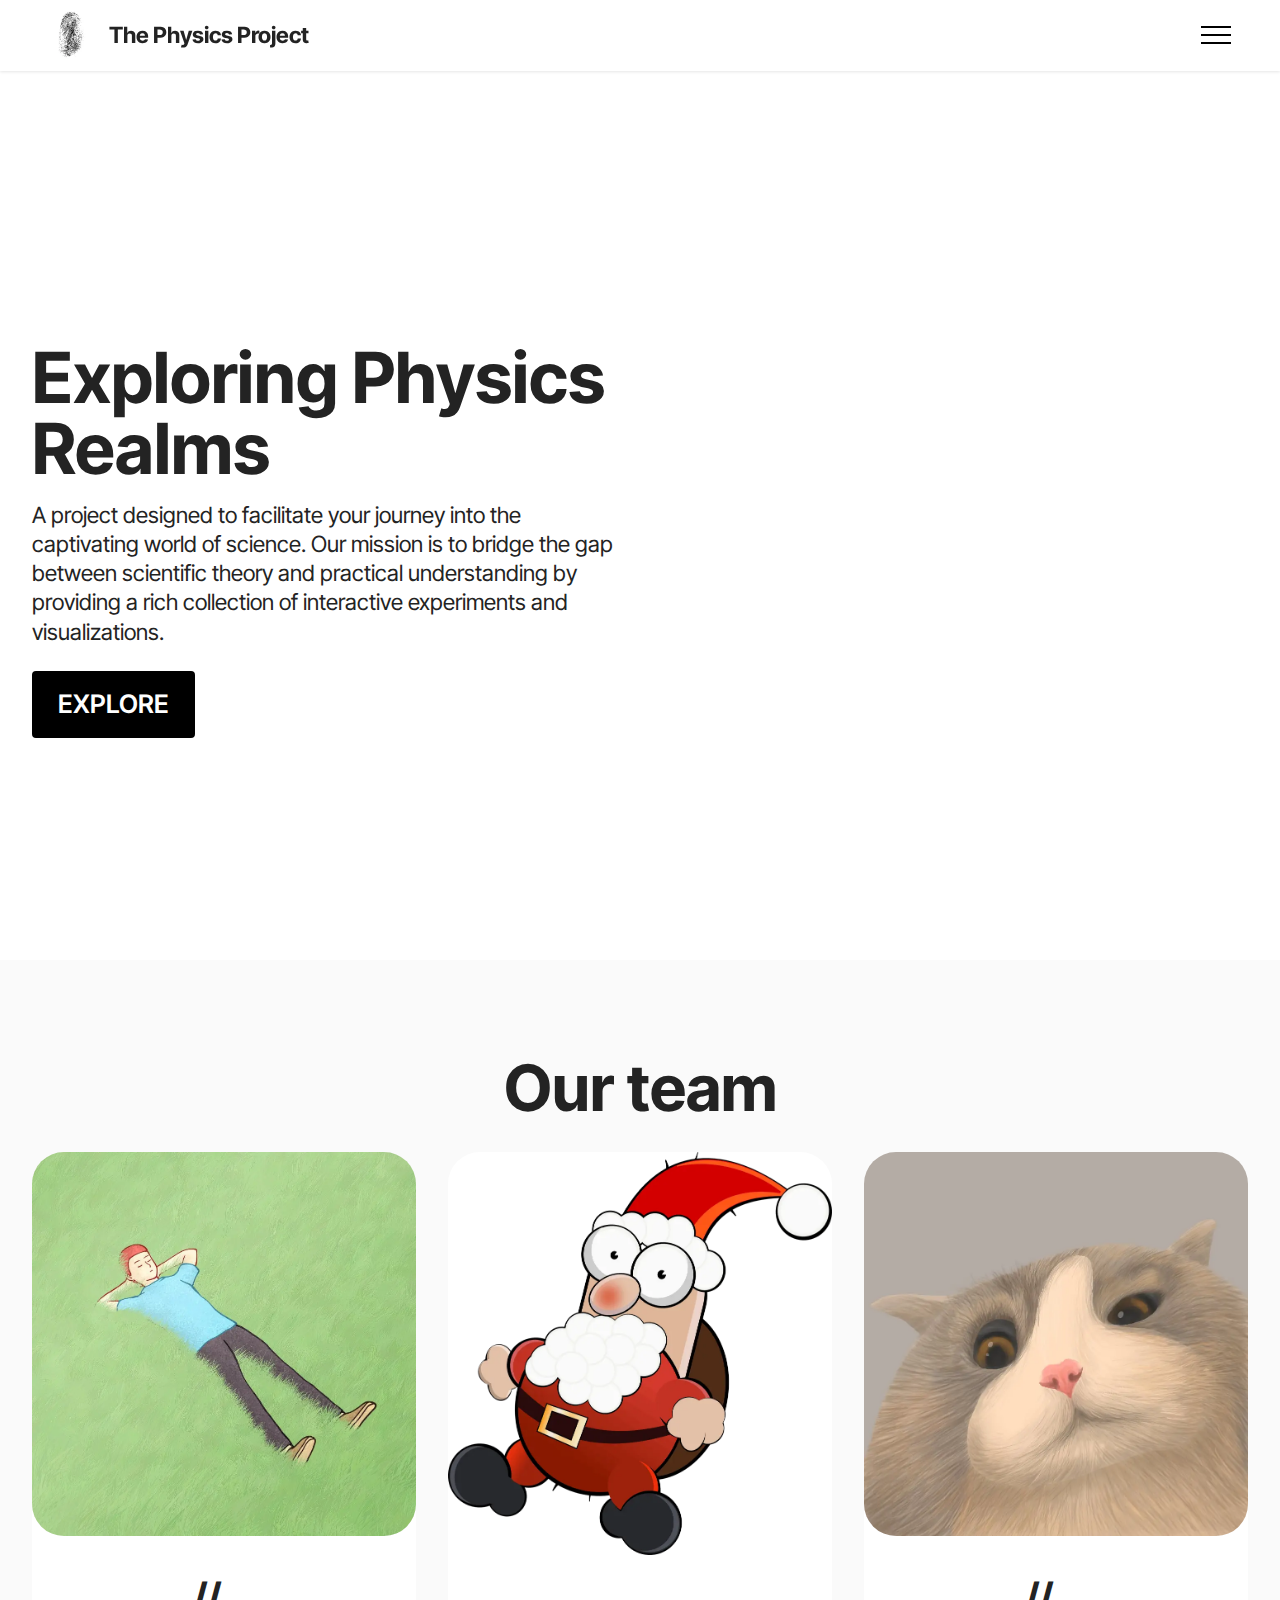
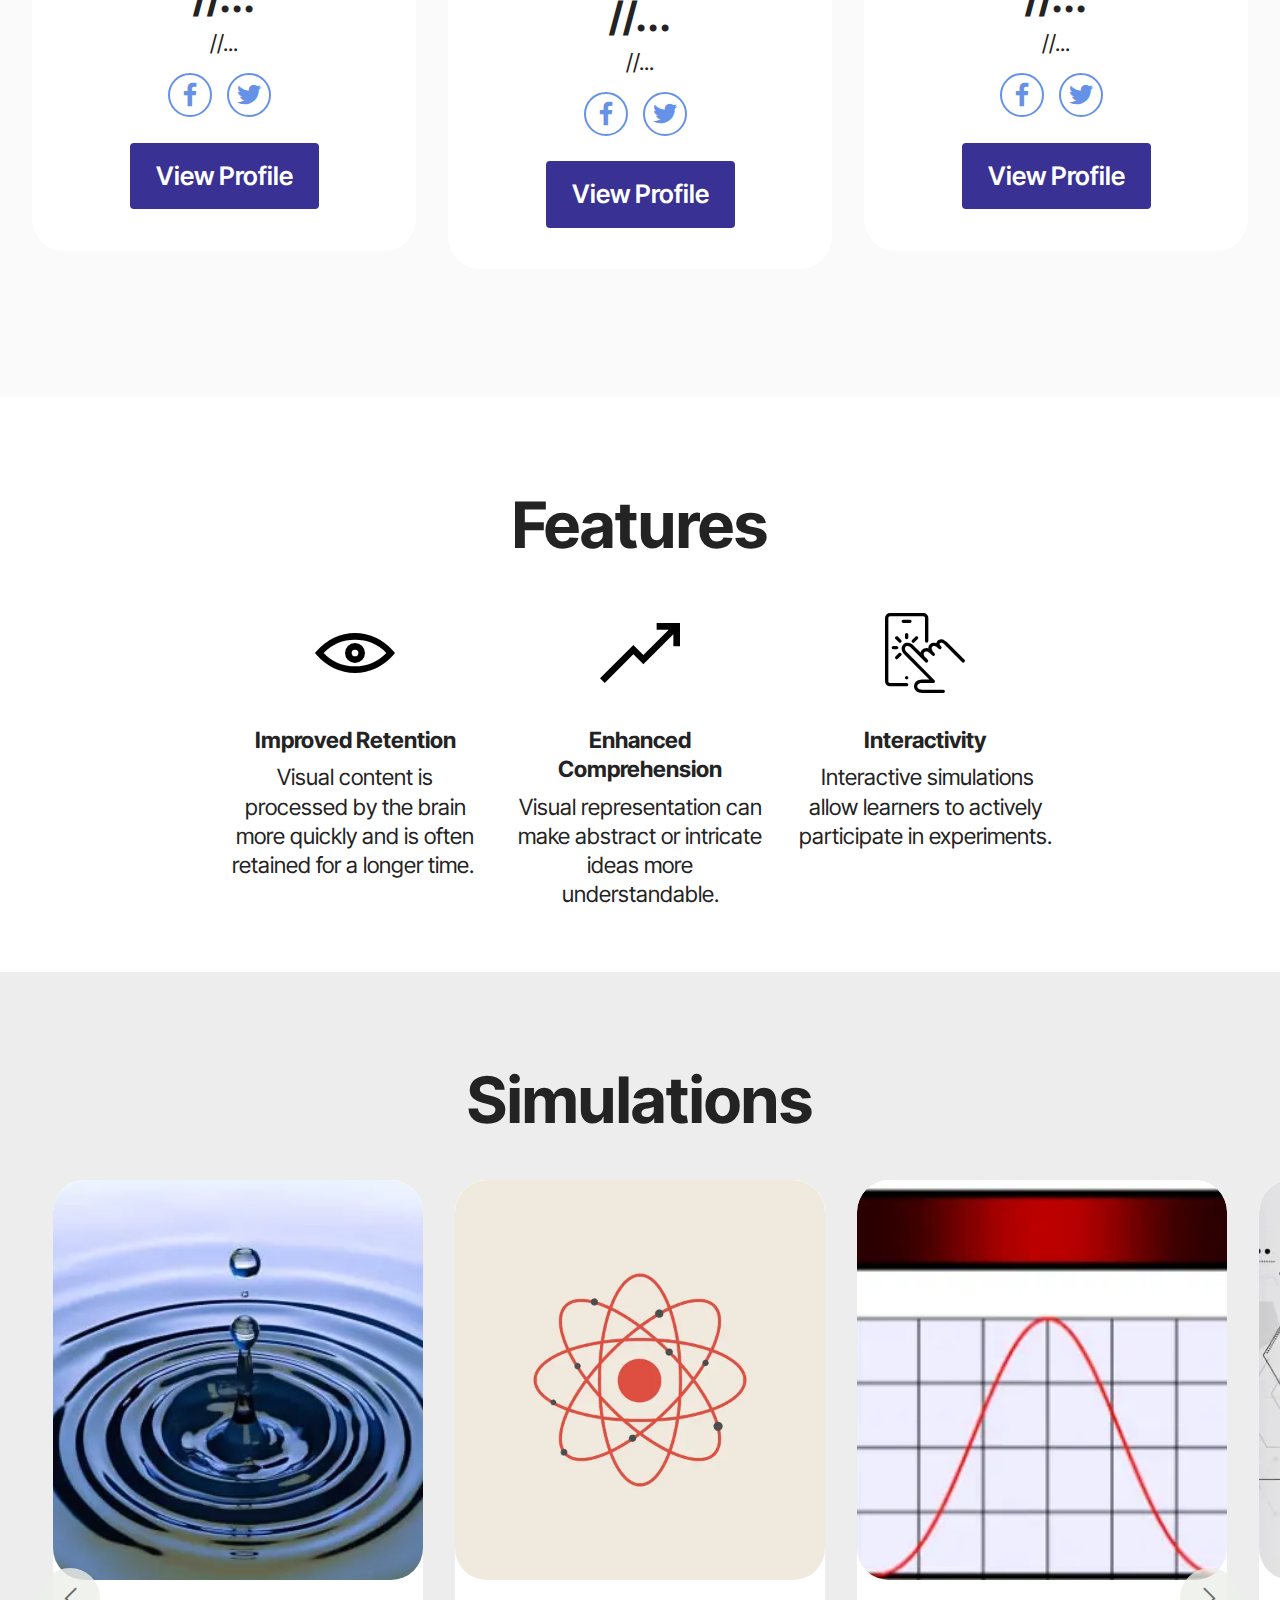
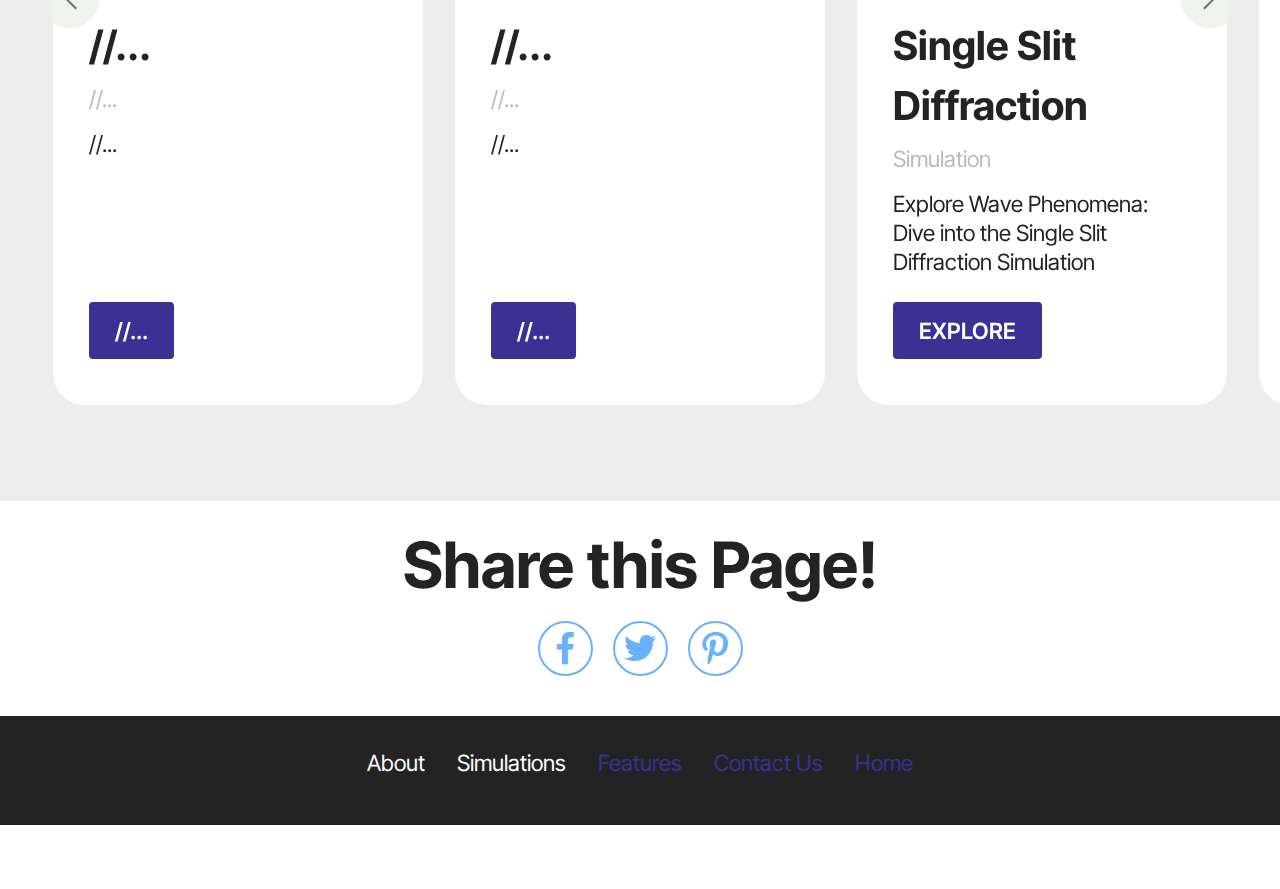
==== index.html @ b27cdeaa "Add files via upload" ====
<!DOCTYPE html>
<html  >
<head>
  <meta charset="UTF-8">
  <meta http-equiv="X-UA-Compatible" content="IE=edge">
  <meta name="generator" content="Mobirise v5.9.6, mobirise.com">
  <meta name="viewport" content="width=device-width, initial-scale=1, minimum-scale=1">
  <link rel="shortcut icon" href="assets/images/mbr-96x96.png" type="image/x-icon">
  <meta name="description" content="">
  
  
  <title>Home</title>
  <link rel="stylesheet" href="assets/web/assets/mobirise-icons2/mobirise2.css">
  <link rel="stylesheet" href="assets/web/assets/mobirise-icons/mobirise-icons.css">
  <link rel="stylesheet" href="assets/bootstrap/css/bootstrap.min.css">
  <link rel="stylesheet" href="assets/bootstrap/css/bootstrap-grid.min.css">
  <link rel="stylesheet" href="assets/bootstrap/css/bootstrap-reboot.min.css">
  <link rel="stylesheet" href="assets/animatecss/animate.css">
  <link rel="stylesheet" href="assets/dropdown/css/style.css">
  <link rel="stylesheet" href="assets/socicon/css/styles.css">
  <link rel="stylesheet" href="assets/theme/css/style.css">
  <link rel="preload" href="https://fonts.googleapis.com/css?family=Inter+Tight:100,200,300,400,500,600,700,800,900,100i,200i,300i,400i,500i,600i,700i,800i,900i&display=swap" as="style" onload="this.onload=null;this.rel='stylesheet'">
  <noscript><link rel="stylesheet" href="https://fonts.googleapis.com/css?family=Inter+Tight:100,200,300,400,500,600,700,800,900,100i,200i,300i,400i,500i,600i,700i,800i,900i&display=swap"></noscript>
  <link rel="preload" as="style" href="assets/mobirise/css/mbr-additional.css"><link rel="stylesheet" href="assets/mobirise/css/mbr-additional.css" type="text/css">

  
  
  
</head>
<body>
  
  <section data-bs-version="5.1" class="menu menu1 cid-tUUWO23OD8" once="menu" id="menu1-1d">
    

    <nav class="navbar navbar-dropdown navbar-fixed-top collapsed">
        <div class="container-fluid">
            <div class="navbar-brand">
                <span class="navbar-logo">
                    <a href="https://mobiri.se">
                        <img src="assets/images/mbr-96x96.webp" alt="Mobirise Website Builder" style="height: 3rem;">
                    </a>
                </span>
                <span class="navbar-caption-wrap"><a class="navbar-caption text-black display-7" href="https://mobiri.se">The Physics Project</a></span>
            </div>
            <button class="navbar-toggler" type="button" data-toggle="collapse" data-bs-toggle="collapse" data-target="#navbarSupportedContent" data-bs-target="#navbarSupportedContent" aria-controls="navbarNavAltMarkup" aria-expanded="false" aria-label="Toggle navigation">
                <div class="hamburger">
                    <span></span>
                    <span></span>
                    <span></span>
                    <span></span>
                </div>
            </button>
            <div class="collapse navbar-collapse" id="navbarSupportedContent">
                <ul class="navbar-nav nav-dropdown nav-right" data-app-modern-menu="true"><li class="nav-item"><a class="nav-link link text-black text-primary display-4" href="index.html#team1-1h">
                            About us</a></li>
                    <li class="nav-item"><a class="nav-link link text-black text-primary display-4" href="contact.html">Contact us</a></li>
                    <li class="nav-item"><a class="nav-link link text-black text-primary display-4" href="index.html">Home</a>
                    </li></ul>
                
                
            </div>
        </div>
    </nav>
</section>

<section data-bs-version="5.1" class="header2 cid-tUE4mhzqhI mbr-fullscreen" data-bg-video="https://vimeo.com/6529121" id="header2-9">

    

    <div class="mbr-fallback-image disabled"></div>
    <div class="mbr-overlay" style="opacity: 0.9; background-color: rgb(255, 255, 255);"></div>

    <div class="container-fluid">
        <div class="row">
            <div class="col-12 col-lg-6">
                <h1 class="mbr-section-title mbr-fonts-style mb-3 display-1"><br><strong>Exploring Physics Realms</strong><strong><br></strong></h1>
                
                <p class="mbr-text mbr-fonts-style display-7">A project designed to facilitate your journey into the captivating world of science. Our mission is to bridge the gap between scientific theory and practical understanding by providing a rich collection of interactive experiments and visualizations.</p>
                <div class="mbr-section-btn mt-3"><a class="btn btn-success display-4" href="index.html#features017-11">EXPLORE</a></div>
            </div>
        </div>
    </div>
</section>

<section data-bs-version="5.1" class="team1 cid-tUV478AGDc" id="team1-1h">
    

    
    
    <div class="container-fluid">
        <div class="row justify-content-center">
            <div class="col-12">
                <h3 class="mbr-section-title mbr-fonts-style align-center mb-4 display-2">
                    <strong>Our team</strong>
                </h3>
                
            </div>
            <div class="item features-image mb-4 col-12 col-md-4">
                <div class="item-wrapper">
                    <div class="image-wrap">
                        <img src="assets/images/mbr-929x929.webp" alt="">
                    </div>
                    <div class="content-wrap">
                        <h5 class="mbr-section-title card-title mbr-fonts-style align-center m-0 display-5"><strong>//...</strong></h5>
                        
                        <p class="card-text mbr-fonts-style align-center display-7">//...</p>
                        <div class="social-row display-7">
                            <div class="soc-item">
                                
                                    <span class="mbr-iconfont socicon-facebook socicon"></span>
                                
                            </div>
                            <div class="soc-item">
                                
                                    <span class="mbr-iconfont socicon-twitter socicon"></span>
                                
                            </div>
                            
                            
                            
                        </div>
                        <div class="mbr-section-btn card-btn align-center"><a class="btn btn-primary display-4">View
                                Profile</a></div>
                    </div>
                </div>
            </div>

            <div class="item features-image mb-4 col-12 col-md-4">
                <div class="item-wrapper">
                    <div class="image-wrap">
                        <img src="assets/images/mbr-929x974.webp" alt="">
                    </div>
                    <div class="content-wrap">
                        <h5 class="mbr-section-title card-title mbr-fonts-style align-center m-0 display-5"><strong>//...</strong></h5>
                        
                        <p class="card-text mbr-fonts-style align-center display-7">//...</p>
                        <div class="social-row display-7">
                            <div class="soc-item">
                                
                                    <span class="mbr-iconfont socicon-facebook socicon"></span>
                                
                            </div>
                            <div class="soc-item">
                                
                                    <span class="mbr-iconfont socicon-twitter socicon"></span>
                                
                            </div>
                            
                            
                            
                        </div>
                        <div class="mbr-section-btn card-btn align-center"><a class="btn btn-primary display-4">View
                                Profile</a></div>
                    </div>
                </div>
            </div>
            
            <div class="item features-image mb-4 col-12 col-md-4">
                <div class="item-wrapper">
                    <div class="image-wrap">
                        <img src="assets/images/mbr-1-929x929.webp" alt="Mobirise Website Builder">
                    </div>
                    <div class="content-wrap">
                        <h5 class="mbr-section-title card-title mbr-fonts-style align-center m-0 display-5"><strong>//...</strong></h5>
                        
                        <p class="card-text mbr-fonts-style align-center display-7">//...</p>
                        <div class="social-row display-7">
                            <div class="soc-item">
                                
                                    <span class="mbr-iconfont socicon-facebook socicon"></span>
                                
                            </div>
                            <div class="soc-item">
                                
                                    <span class="mbr-iconfont socicon-twitter socicon"></span>
                                
                            </div>
                            
                            
                            
                        </div>
                        <div class="mbr-section-btn card-btn align-center"><a class="btn btn-primary display-4">View
                                Profile</a></div>
                    </div>
                </div>
            </div>
        </div>
    </div>
</section>

<section data-bs-version="5.1" class="features25 cid-tUE6KLg9X0" id="features1-b">
    

    
    
    <div class="container">
        <div class="row mb-5">
            <div class="col-12">
                <h3 class="mbr-section-title mbr-fonts-style align-center mb-2 display-2">
                    <strong>Features</strong>
                </h3>
                
            </div>
        </div>
        <div class="row">
            
            
            <div class="item features-without-image mb-5 col-12 col-md-3 active">
                <div class="item-wrapper align-center">
                    <div class="card-box">
                        <div class="iconfont-wrapper">
                            <span class="mbr-iconfont mobi-mbri-preview mobi-mbri" style="color: rgb(0, 0, 0); fill: rgb(0, 0, 0);"></span>
                        </div>
                        <h5 class="card-title mbr-fonts-style display-7"><strong>Improved Retention</strong></h5>
                        <p class="card-text mbr-fonts-style mb-0 display-7">Visual content is processed by the brain more quickly and is often retained for a longer time.&nbsp;</p>
                    </div>
                </div>
            </div><div class="item features-without-image mb-5 col-12 col-md-3">
                <div class="item-wrapper align-center">
                    <div class="iconfont-wrapper">
                        <span class="mbr-iconfont mobi-mbri-growing-chart mobi-mbri" style="color: rgb(0, 0, 0); fill: rgb(0, 0, 0);"></span>
                    </div>
                    <h5 class="card-title mbr-fonts-style display-7"><strong>Enhanced Comprehension</strong></h5>
                    <p class="card-text mbr-fonts-style mb-0 display-7">Visual representation can make abstract or intricate ideas more understandable.</p>
                </div>
            </div><div class="item features-without-image mb-5 col-12 col-md-3">
                <div class="item-wrapper align-center">
                    <div class="iconfont-wrapper">
                        <span class="mbr-iconfont mbri-touch" style="color: rgb(0, 0, 0); fill: rgb(0, 0, 0);"></span>
                    </div>
                    <h5 class="card-title mbr-fonts-style display-7"><strong>Interactivity</strong></h5>
                    <p class="card-text mbr-fonts-style mb-0 display-7">&nbsp;Interactive simulations allow learners to actively participate in experiments.</p>
                </div>
            </div>
        </div>
    </div>
</section>

<section data-bs-version="5.1" class="features017 mbr-embla cid-tUOMpVnqG6" id="features017-11">
	
	
	<div class="position-relative">
		<div class="container-fluid">
			<div class="row justify-content-center">
				<div class="col-12 content-head">
					<div class="mbr-section-head mb-5">
						<h4 class="mbr-section-title mbr-fonts-style align-center mb-0 display-2"><strong>Simulations</strong></h4>
						
					</div>
				</div>
			</div>
		</div>

		<div class="embla" data-skip-snaps="true" data-align="center" data-contain-scroll="trimSnaps" data-loop="true" data-auto-play-interval="10" data-draggable="true">
			<div class="embla__viewport container-fluid">
				<div class="embla__container">
					<div class="embla__slide slider-image item active" style="margin-left: 1rem; margin-right: 1rem;">
						<div class="slide-content">
							<div class="item-img">
								<div class="item-wrapper">
									<img src="assets/images/mbr-600x600.webp" alt="Mobirise Website Builder" title="" data-slide-to="1" data-bs-slide-to="1">
								</div>
							</div>
							<div class="item-content">
								<h5 class="item-title mbr-fonts-style display-5"><strong>//...</strong></h5>
								<h6 class="item-subtitle mbr-fonts-style mt-1 display-7">//...</h6>
								<p class="mbr-text mbr-fonts-style mt-3 display-7">//...</p>
							</div>

							<div class="mbr-section-btn item-footer mt-2"><a href="" class="btn item-btn btn-primary display-7" target="_blank">//...</a></div>
						</div>
					</div>
					<div class="embla__slide slider-image item" style="margin-left: 1rem; margin-right: 1rem;">
						<div class="slide-content">
							<div class="item-img">
								<div class="item-wrapper">
									<img src="assets/images/download-600x377.webp" alt="Mobirise Website Builder" title="" data-slide-to="2" data-bs-slide-to="2">
								</div>
							</div>
							<div class="item-content">
								<h5 class="item-title mbr-fonts-style display-5"><strong>Single Slit Diffraction</strong></h5>
								<h6 class="item-subtitle mbr-fonts-style mt-1 display-7">Simulation<br></h6>
								<p class="mbr-text mbr-fonts-style mt-3 display-7">Explore Wave Phenomena: Dive into the Single Slit Diffraction Simulation</p>
							</div>
							<div class="mbr-section-btn item-footer mt-2"><a href="diffraction.singleslit.html" class="btn item-btn btn-primary display-7">EXPLORE</a></div>
						</div>
					</div>
					<div class="embla__slide slider-image item" style="margin-left: 1rem; margin-right: 1rem;">
						<div class="slide-content">
							<div class="item-img">
								<div class="item-wrapper">
									<img src="assets/images/mbr-600x423.webp" alt="Mobirise Website Builder" title="" data-slide-to="3" data-bs-slide-to="3">
								</div>
							</div>
							<div class="item-content">
								<h5 class="item-title mbr-fonts-style display-5"><strong>//...</strong></h5>
								<h6 class="item-subtitle mbr-fonts-style mt-1 display-7">//...</h6>
								<p class="mbr-text mbr-fonts-style mt-3 display-7">//...</p>
							</div>
							<div class="mbr-section-btn item-footer mt-2"><a href="" class="btn item-btn btn-primary display-7" target="_blank">//...</a></div>
						</div>
					</div>
					<div class="embla__slide slider-image item" style="margin-left: 1rem; margin-right: 1rem;">
						<div class="slide-content">
							<div class="item-img">
								<div class="item-wrapper">
									<img src="assets/images/mbr-1200x600.webp" alt="Mobirise Website Builder" title="" data-slide-to="4" data-bs-slide-to="4">
								</div>
							</div>
							<div class="item-content">
								<h5 class="item-title mbr-fonts-style display-5"><strong>//...</strong></h5>
								<h6 class="item-subtitle mbr-fonts-style mt-1 display-7">//...</h6>
								<p class="mbr-text mbr-fonts-style mt-3 display-7">//...</p>
							</div>
							<div class="mbr-section-btn item-footer mt-2"><a href="" class="btn item-btn btn-primary display-7" target="_blank">//...</a></div>
						</div>
					</div>
					
					
					<div class="embla__slide slider-image item" style="margin-left: 1rem; margin-right: 1rem;">
						<div class="slide-content">
							<div class="item-img">
								<div class="item-wrapper">
									<img src="assets/images/mbr-600x320.webp" alt="Mobirise Website Builder" title="" data-slide-to="7" data-bs-slide-to="7">
								</div>
							</div>
							<div class="item-content">
								<h5 class="item-title mbr-fonts-style display-5"><strong>//...</strong></h5>
								<h6 class="item-subtitle mbr-fonts-style mt-1 display-7">//...</h6>
								<p class="mbr-text mbr-fonts-style mt-3 display-7">//...</p>
							</div>
							<div class="mbr-section-btn item-footer mt-2"><a href="" class="btn item-btn btn-primary display-7" target="_blank">//...</a></div>
						</div>
					</div>
				</div>
			</div>
			<button class="embla__button embla__button--prev">
				<span class="mobi-mbri mobi-mbri-arrow-prev mbr-iconfont" aria-hidden="true"></span>
				<span class="sr-only visually-hidden visually-hidden visually-hidden">Previous</span>
			</button>
			<button class="embla__button embla__button--next">
				<span class="mobi-mbri mobi-mbri-arrow-next mbr-iconfont" aria-hidden="true"></span>
				<span class="sr-only visually-hidden visually-hidden visually-hidden">Next</span>
			</button>
		</div>
	</div>
</section>

<section data-bs-version="5.1" class="social2 cid-tUV4bviafM" id="share2-1i">
    
     
    
    
    

    <div class="container">
        <div class="media-container-row">
            <div class="col-12">
                <h3 class="mbr-section-title align-center mb-3 mbr-fonts-style display-2">
                    <strong>Share this Page!</strong>
                </h3>
                <div>
                    <div class="mbr-social-likes align-center" data-counters="false">
                        <span class="btn btn-social facebook m-2">
                            <i class="socicon socicon-facebook"></i>
                        </span>
                        <span class="btn btn-social twitter m-2">
                            <i class="socicon socicon-twitter"></i>
                        </span>
                        
                        
                        <span class="btn btn-social pinterest m-2">
                            <i class="socicon socicon-pinterest"></i>
                        </span>
                        
                    </div>
                </div>
            </div>
        </div>
    </div>
</section>

<section data-bs-version="5.1" class="footer3 cid-tUV2DwPUMu" once="footers" id="footer3-1g">

    

    

    <div class="container-fluid">
        <div class="media-container-row align-center mbr-white">
            <div class="row row-links">
                <ul class="foot-menu">
                    
                    
                    
                    
                    
                <li class="foot-menu-item mbr-fonts-style display-7"><a class="text-white text-primary" href="index.html#team1-1h">About</a></li><li class="foot-menu-item mbr-fonts-style display-7">Simulations</li><li class="foot-menu-item mbr-fonts-style display-7"><a href="index.html#features017-11" class="text-primary">Features</a></li><li class="foot-menu-item mbr-fonts-style display-7"><a href="contact.html#contacts3-1l" class="text-primary">Contact Us</a></li><li class="foot-menu-item mbr-fonts-style display-7"><a href="index.html#top" class="text-primary">Home</a></li></ul>
            </div>
            
            <div class="row row-copirayt">
                <p class="mbr-text mb-0 mbr-fonts-style mbr-white align-center display-7"></p>
            </div>
        </div>
    </div>
</section><section class="display-7" style="padding: 0;align-items: center;justify-content: center;flex-wrap: wrap;    align-content: center;display: flex;position: relative;height: 4rem;"><img alt="" style="height: 4rem;" src="[data-uri]"></a><p style="margin: 0;text-align: center;" class="display-7">&#8204;</p>
</section>
<script src="assets/bootstrap/js/bootstrap.bundle.min.js"></script>  <script src="assets/smoothscroll/smooth-scroll.js"></script>  <script src="assets/ytplayer/index.js"></script>  <script src="assets/dropdown/js/navbar-dropdown.js"></script>  <script src="assets/vimeoplayer/player.js"></script>  <script src="assets/embla/embla.min.js"></script>  <script src="assets/embla/script.js"></script>  <script src="assets/sociallikes/social-likes.js"></script>  <script src="assets/theme/js/script.js"></script>  
  
  
  </body>
</html>
---- assets/web/assets/mobirise-icons2/mobirise2.css ----
@font-face {
  font-family: 'Moririse2';
  font-display: swap;
  src:  url('mobirise2.eot?f2bix4');
  src:  url('mobirise2.eot?f2bix4#iefix') format('embedded-opentype'),
    url('mobirise2.ttf?f2bix4') format('truetype'),
    url('mobirise2.woff?f2bix4') format('woff'),
    url('mobirise2.svg?f2bix4#mobirise2') format('svg');
  font-weight: normal;
  font-style: normal;
}

[class^="mobi-"], [class*=" mobi-"] {
  /* use !important to prevent issues with browser extensions that change fonts */
  font-family: 'Moririse2' !important;
  speak: none;
  font-style: normal;
  font-weight: normal;
  font-variant: normal;
  text-transform: none;
  line-height: 1;

  /* Better Font Rendering =========== */
  -webkit-font-smoothing: antialiased;
  -moz-osx-font-smoothing: grayscale;
}

.mobi-mbri-add-submenu:before {
  content: "\e900";
}
.mobi-mbri-alert:before {
  content: "\e901";
}
.mobi-mbri-align-center:before {
  content: "\e902";
}
.mobi-mbri-align-justify:before {
  content: "\e903";
}
.mobi-mbri-align-left:before {
  content: "\e904";
}
.mobi-mbri-align-right:before {
  content: "\e905";
}
.mobi-mbri-android:before {
  content: "\e906";
}
.mobi-mbri-apple:before {
  content: "\e907";
}
.mobi-mbri-arrow-down:before {
  content: "\e908";
}
.mobi-mbri-arrow-next:before {
  content: "\e909";
}
.mobi-mbri-arrow-prev:before {
  content: "\e90a";
}
.mobi-mbri-arrow-up:before {
  content: "\e90b";
}
.mobi-mbri-bold:before {
  content: "\e90c";
}
.mobi-mbri-bookmark:before {
  content: "\e90d";
}
.mobi-mbri-bootstrap:before {
  content: "\e90e";
}
.mobi-mbri-briefcase:before {
  content: "\e90f";
}
.mobi-mbri-browse:before {
  content: "\e910";
}
.mobi-mbri-bulleted-list:before {
  content: "\e911";
}
.mobi-mbri-calendar:before {
  content: "\e912";
}
.mobi-mbri-camera:before {
  content: "\e913";
}
.mobi-mbri-cart-add:before {
  content: "\e914";
}
.mobi-mbri-cart-full:before {
  content: "\e915";
}
.mobi-mbri-cash:before {
  content: "\e916";
}
.mobi-mbri-change-style:before {
  content: "\e917";
}
.mobi-mbri-chat:before {
  content: "\e918";
}
.mobi-mbri-clock:before {
  content: "\e919";
}
.mobi-mbri-close:before {
  content: "\e91a";
}
.mobi-mbri-cloud:before {
  content: "\e91b";
}
.mobi-mbri-code:before {
  content: "\e91c";
}
.mobi-mbri-contact-form:before {
  content: "\e91d";
}
.mobi-mbri-credit-card:before {
  content: "\e91e";
}
.mobi-mbri-cursor-click:before {
  content: "\e91f";
}
.mobi-mbri-cust-feedback:before {
  content: "\e920";
}
.mobi-mbri-database:before {
  content: "\e921";
}
.mobi-mbri-delivery:before {
  content: "\e922";
}
.mobi-mbri-desktop:before {
  content: "\e923";
}
.mobi-mbri-devices:before {
  content: "\e924";
}
.mobi-mbri-down:before {
  content: "\e925";
}
.mobi-mbri-download-2:before {
  content: "\e926";
}
.mobi-mbri-download:before {
  content: "\e927";
}
.mobi-mbri-drag-n-drop-2:before {
  content: "\e928";
}
.mobi-mbri-drag-n-drop:before {
  content: "\e929";
}
.mobi-mbri-edit-2:before {
  content: "\e92a";
}
.mobi-mbri-edit:before {
  content: "\e92b";
}
.mobi-mbri-error:before {
  content: "\e92c";
}
.mobi-mbri-extension:before {
  content: "\e92d";
}
.mobi-mbri-features:before {
  content: "\e92e";
}
.mobi-mbri-file:before {
  content: "\e92f";
}
.mobi-mbri-flag:before {
  content: "\e930";
}
.mobi-mbri-folder:before {
  content: "\e931";
}
.mobi-mbri-gift:before {
  content: "\e932";
}
.mobi-mbri-github:before {
  content: "\e933";
}
.mobi-mbri-globe-2:before {
  content: "\e934";
}
.mobi-mbri-globe:before {
  content: "\e935";
}
.mobi-mbri-growing-chart:before {
  content: "\e936";
}
.mobi-mbri-hearth:before {
  content: "\e937";
}
.mobi-mbri-help:before {
  content: "\e938";
}
.mobi-mbri-home:before {
  content: "\e939";
}
.mobi-mbri-hot-cup:before {
  content: "\e93a";
}
.mobi-mbri-idea:before {
  content: "\e93b";
}
.mobi-mbri-image-gallery:before {
  content: "\e93c";
}
.mobi-mbri-image-slider:before {
  content: "\e93d";
}
.mobi-mbri-info:before {
  content: "\e93e";
}
.mobi-mbri-italic:before {
  content: "\e93f";
}
.mobi-mbri-key:before {
  content: "\e940";
}
.mobi-mbri-laptop:before {
  content: "\e941";
}
.mobi-mbri-layers:before {
  content: "\e942";
}
.mobi-mbri-left-right:before {
  content: "\e943";
}
.mobi-mbri-left:before {
  content: "\e944";
}
.mobi-mbri-letter:before {
  content: "\e945";
}
.mobi-mbri-like:before {
  content: "\e946";
}
.mobi-mbri-link:before {
  content: "\e947";
}
.mobi-mbri-lock:before {
  content: "\e948";
}
.mobi-mbri-login:before {
  content: "\e949";
}
.mobi-mbri-logout:before {
  content: "\e94a";
}
.mobi-mbri-magic-stick:before {
  content: "\e94b";
}
.mobi-mbri-map-pin:before {
  content: "\e94c";
}
.mobi-mbri-menu:before {
  content: "\e94d";
}
.mobi-mbri-mobile-2:before {
  content: "\e94e";
}
.mobi-mbri-mobile-horizontal:before {
  content: "\e94f";
}
.mobi-mbri-mobile:before {
  content: "\e950";
}
.mobi-mbri-mobirise:before {
  content: "\e951";
}
.mobi-mbri-more-horizontal:before {
  content: "\e952";
}
.mobi-mbri-more-vertical:before {
  content: "\e953";
}
.mobi-mbri-music:before {
  content: "\e954";
}
.mobi-mbri-new-file:before {
  content: "\e955";
}
.mobi-mbri-numbered-list:before {
  content: "\e956";
}
.mobi-mbri-opened-folder:before {
  content: "\e957";
}
.mobi-mbri-pages:before {
  content: "\e958";
}
.mobi-mbri-paper-plane:before {
  content: "\e959";
}
.mobi-mbri-paperclip:before {
  content: "\e95a";
}
.mobi-mbri-phone:before {
  content: "\e95b";
}
.mobi-mbri-photo:before {
  content: "\e95c";
}
.mobi-mbri-photos:before {
  content: "\e95d";
}
.mobi-mbri-pin:before {
  content: "\e95e";
}
.mobi-mbri-play:before {
  content: "\e95f";
}
.mobi-mbri-plus:before {
  content: "\e960";
}
.mobi-mbri-preview:before {
  content: "\e961";
}
.mobi-mbri-print:before {
  content: "\e962";
}
.mobi-mbri-protect:before {
  content: "\e963";
}
.mobi-mbri-question:before {
  content: "\e964";
}
.mobi-mbri-quote-left:before {
  content: "\e965";
}
.mobi-mbri-quote-right:before {
  content: "\e966";
}
.mobi-mbri-redo:before {
  content: "\e967";
}
.mobi-mbri-refresh:before {
  content: "\e968";
}
.mobi-mbri-responsive-2:before {
  content: "\e969";
}
.mobi-mbri-responsive:before {
  content: "\e96a";
}
.mobi-mbri-right:before {
  content: "\e96b";
}
.mobi-mbri-rocket:before {
  content: "\e96c";
}
.mobi-mbri-sad-face:before {
  content: "\e96d";
}
.mobi-mbri-sale:before {
  content: "\e96e";
}
.mobi-mbri-save:before {
  content: "\e96f";
}
.mobi-mbri-search:before {
  content: "\e970";
}
.mobi-mbri-setting-2:before {
  content: "\e971";
}
.mobi-mbri-setting-3:before {
  content: "\e972";
}
.mobi-mbri-setting:before {
  content: "\e973";
}
.mobi-mbri-share:before {
  content: "\e974";
}
.mobi-mbri-shopping-bag:before {
  content: "\e975";
}
.mobi-mbri-shopping-basket:before {
  content: "\e976";
}
.mobi-mbri-shopping-cart:before {
  content: "\e977";
}
.mobi-mbri-sites:before {
  content: "\e978";
}
.mobi-mbri-smile-face:before {
  content: "\e979";
}
.mobi-mbri-speed:before {
  content: "\e97a";
}
.mobi-mbri-star:before {
  content: "\e97b";
}
.mobi-mbri-success:before {
  content: "\e97c";
}
.mobi-mbri-sun:before {
  content: "\e97d";
}
.mobi-mbri-sun2:before {
  content: "\e97e";
}
.mobi-mbri-tablet-vertical:before {
  content: "\e97f";
}
.mobi-mbri-tablet:before {
  content: "\e980";
}
.mobi-mbri-target:before {
  content: "\e981";
}
.mobi-mbri-timer:before {
  content: "\e982";
}
.mobi-mbri-to-ftp:before {
  content: "\e983";
}
.mobi-mbri-to-local-drive:before {
  content: "\e984";
}
.mobi-mbri-touch-swipe:before {
  content: "\e985";
}
.mobi-mbri-touch:before {
  content: "\e986";
}
.mobi-mbri-trash:before {
  content: "\e987";
}
.mobi-mbri-underline:before {
  content: "\e988";
}
.mobi-mbri-undo:before {
  content: "\e989";
}
.mobi-mbri-unlink:before {
  content: "\e98a";
}
.mobi-mbri-unlock:before {
  content: "\e98b";
}
.mobi-mbri-up-down:before {
  content: "\e98c";
}
.mobi-mbri-up:before {
  content: "\e98d";
}
.mobi-mbri-update:before {
  content: "\e98e";
}
.mobi-mbri-upload-2:before {
  content: "\e98f";
}
.mobi-mbri-upload:before {
  content: "\e990";
}
.mobi-mbri-user-2:before {
  content: "\e991";
}
.mobi-mbri-user:before {
  content: "\e992";
}
.mobi-mbri-users:before {
  content: "\e993";
}
.mobi-mbri-video-play:before {
  content: "\e994";
}
.mobi-mbri-video:before {
  content: "\e995";
}
.mobi-mbri-watch:before {
  content: "\e996";
}
.mobi-mbri-website-theme-2:before {
  content: "\e997";
}
.mobi-mbri-website-theme:before {
  content: "\e998";
}
.mobi-mbri-wifi:before {
  content: "\e999";
}
.mobi-mbri-windows:before {
  content: "\e99a";
}
.mobi-mbri-zoom-in:before {
  content: "\e99b";
}
.mobi-mbri-zoom-out:before {
  content: "\e99c";
}
---- assets/web/assets/mobirise-icons/mobirise-icons.css ----
@font-face {
  font-family: 'MobiriseIcons';
  src:  url('mobirise-icons.eot?spat4u');
  src:  url('mobirise-icons.eot?spat4u#iefix') format('embedded-opentype'),
    url('mobirise-icons.ttf?spat4u') format('truetype'),
    url('mobirise-icons.woff?spat4u') format('woff'),
    url('mobirise-icons.svg?spat4u#MobiriseIcons') format('svg');
  font-weight: normal;
  font-style: normal;
  font-display: swap;
}

[class^="mbri-"], [class*=" mbri-"] {
  /* use !important to prevent issues with browser extensions that change fonts */
  font-family: MobiriseIcons !important;
  speak: none;
  font-style: normal;
  font-weight: normal;
  font-variant: normal;
  text-transform: none;
  line-height: 1;

  /* Better Font Rendering =========== */
  -webkit-font-smoothing: antialiased;
  -moz-osx-font-smoothing: grayscale;
}

.mbri-add-submenu:before {
  content: "\e900";
}
.mbri-alert:before {
  content: "\e901";
}
.mbri-align-center:before {
  content: "\e902";
}
.mbri-align-justify:before {
  content: "\e903";
}
.mbri-align-left:before {
  content: "\e904";
}
.mbri-align-right:before {
  content: "\e905";
}
.mbri-android:before {
  content: "\e906";
}
.mbri-apple:before {
  content: "\e907";
}
.mbri-arrow-down:before {
  content: "\e908";
}
.mbri-arrow-next:before {
  content: "\e909";
}
.mbri-arrow-prev:before {
  content: "\e90a";
}
.mbri-arrow-up:before {
  content: "\e90b";
}
.mbri-bold:before {
  content: "\e90c";
}
.mbri-bookmark:before {
  content: "\e90d";
}
.mbri-bootstrap:before {
  content: "\e90e";
}
.mbri-briefcase:before {
  content: "\e90f";
}
.mbri-browse:before {
  content: "\e910";
}
.mbri-bulleted-list:before {
  content: "\e911";
}
.mbri-calendar:before {
  content: "\e912";
}
.mbri-camera:before {
  content: "\e913";
}
.mbri-cart-add:before {
  content: "\e914";
}
.mbri-cart-full:before {
  content: "\e915";
}
.mbri-cash:before {
  content: "\e916";
}
.mbri-change-style:before {
  content: "\e917";
}
.mbri-chat:before {
  content: "\e918";
}
.mbri-clock:before {
  content: "\e919";
}
.mbri-close:before {
  content: "\e91a";
}
.mbri-cloud:before {
  content: "\e91b";
}
.mbri-code:before {
  content: "\e91c";
}
.mbri-contact-form:before {
  content: "\e91d";
}
.mbri-credit-card:before {
  content: "\e91e";
}
.mbri-cursor-click:before {
  content: "\e91f";
}
.mbri-cust-feedback:before {
  content: "\e920";
}
.mbri-database:before {
  content: "\e921";
}
.mbri-delivery:before {
  content: "\e922";
}
.mbri-desktop:before {
  content: "\e923";
}
.mbri-devices:before {
  content: "\e924";
}
.mbri-down:before {
  content: "\e925";
}
.mbri-download:before {
  content: "\e989";
}
.mbri-drag-n-drop:before {
  content: "\e927";
}
.mbri-drag-n-drop2:before {
  content: "\e928";
}
.mbri-edit:before {
  content: "\e929";
}
.mbri-edit2:before {
  content: "\e92a";
}
.mbri-error:before {
  content: "\e92b";
}
.mbri-extension:before {
  content: "\e92c";
}
.mbri-features:before {
  content: "\e92d";
}
.mbri-file:before {
  content: "\e92e";
}
.mbri-flag:before {
  content: "\e92f";
}
.mbri-folder:before {
  content: "\e930";
}
.mbri-gift:before {
  content: "\e931";
}
.mbri-github:before {
  content: "\e932";
}
.mbri-globe:before {
  content: "\e933";
}
.mbri-globe-2:before {
  content: "\e934";
}
.mbri-growing-chart:before {
  content: "\e935";
}
.mbri-hearth:before {
  content: "\e936";
}
.mbri-help:before {
  content: "\e937";
}
.mbri-home:before {
  content: "\e938";
}
.mbri-hot-cup:before {
  content: "\e939";
}
.mbri-idea:before {
  content: "\e93a";
}
.mbri-image-gallery:before {
  content: "\e93b";
}
.mbri-image-slider:before {
  content: "\e93c";
}
.mbri-info:before {
  content: "\e93d";
}
.mbri-italic:before {
  content: "\e93e";
}
.mbri-key:before {
  content: "\e93f";
}
.mbri-laptop:before {
  content: "\e940";
}
.mbri-layers:before {
  content: "\e941";
}
.mbri-left-right:before {
  content: "\e942";
}
.mbri-left:before {
  content: "\e943";
}
.mbri-letter:before {
  content: "\e944";
}
.mbri-like:before {
  content: "\e945";
}
.mbri-link:before {
  content: "\e946";
}
.mbri-lock:before {
  content: "\e947";
}
.mbri-login:before {
  content: "\e948";
}
.mbri-logout:before {
  content: "\e949";
}
.mbri-magic-stick:before {
  content: "\e94a";
}
.mbri-map-pin:before {
  content: "\e94b";
}
.mbri-menu:before {
  content: "\e94c";
}
.mbri-mobile:before {
  content: "\e94d";
}
.mbri-mobile2:before {
  content: "\e94e";
}
.mbri-mobirise:before {
  content: "\e94f";
}
.mbri-more-horizontal:before {
  content: "\e950";
}
.mbri-more-vertical:before {
  content: "\e951";
}
.mbri-music:before {
  content: "\e952";
}
.mbri-new-file:before {
  content: "\e953";
}
.mbri-numbered-list:before {
  content: "\e954";
}
.mbri-opened-folder:before {
  content: "\e955";
}
.mbri-pages:before {
  content: "\e956";
}
.mbri-paper-plane:before {
  content: "\e957";
}
.mbri-paperclip:before {
  content: "\e958";
}
.mbri-photo:before {
  content: "\e959";
}
.mbri-photos:before {
  content: "\e95a";
}
.mbri-pin:before {
  content: "\e95b";
}
.mbri-play:before {
  content: "\e95c";
}
.mbri-plus:before {
  content: "\e95d";
}
.mbri-preview:before {
  content: "\e95e";
}
.mbri-print:before {
  content: "\e95f";
}
.mbri-protect:before {
  content: "\e960";
}
.mbri-question:before {
  content: "\e961";
}
.mbri-quote-left:before {
  content: "\e962";
}
.mbri-quote-right:before {
  content: "\e963";
}
.mbri-refresh:before {
  content: "\e964";
}
.mbri-responsive:before {
  content: "\e965";
}
.mbri-right:before {
  content: "\e966";
}
.mbri-rocket:before {
  content: "\e967";
}
.mbri-sad-face:before {
  content: "\e968";
}
.mbri-sale:before {
  content: "\e969";
}
.mbri-save:before {
  content: "\e96a";
}
.mbri-search:before {
  content: "\e96b";
}
.mbri-setting:before {
  content: "\e96c";
}
.mbri-setting2:before {
  content: "\e96d";
}
.mbri-setting3:before {
  content: "\e96e";
}
.mbri-share:before {
  content: "\e96f";
}
.mbri-shopping-bag:before {
  content: "\e970";
}
.mbri-shopping-basket:before {
  content: "\e971";
}
.mbri-shopping-cart:before {
  content: "\e972";
}
.mbri-sites:before {
  content: "\e973";
}
.mbri-smile-face:before {
  content: "\e974";
}
.mbri-speed:before {
  content: "\e975";
}
.mbri-star:before {
  content: "\e976";
}
.mbri-success:before {
  content: "\e977";
}
.mbri-sun:before {
  content: "\e978";
}
.mbri-sun2:before {
  content: "\e979";
}
.mbri-tablet:before {
  content: "\e97a";
}
.mbri-tablet-vertical:before {
  content: "\e97b";
}
.mbri-target:before {
  content: "\e97c";
}
.mbri-timer:before {
  content: "\e97d";
}
.mbri-to-ftp:before {
  content: "\e97e";
}
.mbri-to-local-drive:before {
  content: "\e97f";
}
.mbri-touch-swipe:before {
  content: "\e980";
}
.mbri-touch:before {
  content: "\e981";
}
.mbri-trash:before {
  content: "\e982";
}
.mbri-underline:before {
  content: "\e983";
}
.mbri-unlink:before {
  content: "\e984";
}
.mbri-unlock:before {
  content: "\e985";
}
.mbri-up-down:before {
  content: "\e986";
}
.mbri-up:before {
  content: "\e987";
}
.mbri-update:before {
  content: "\e988";
}
.mbri-upload:before {
 content: "\e926"; 
}
.mbri-user:before {
  content: "\e98a";
}
.mbri-user2:before {
  content: "\e98b";
}
.mbri-users:before {
  content: "\e98c";
}
.mbri-video:before {
  content: "\e98d";
}
.mbri-video-play:before {
  content: "\e98e";
}
.mbri-watch:before {
  content: "\e98f";
}
.mbri-website-theme:before {
  content: "\e990";
}
.mbri-wifi:before {
  content: "\e991";
}
.mbri-windows:before {
  content: "\e992";
}
.mbri-zoom-out:before {
  content: "\e993";
}
.mbri-redo:before {
  content: "\e994";
}
.mbri-undo:before {
  content: "\e995";
}
---- assets/dropdown/css/style.css ----
.navbar-dropdown {
  left: 0;
  padding: 0;
  position: absolute;
  right: 0;
  top: 0;
  transition: all 0.45s ease;
  z-index: 1030;
  background: #282828; }
  .navbar-dropdown .navbar-logo {
    margin-right: 0.8rem;
    transition: margin 0.3s ease-in-out;
    vertical-align: middle; }
    .navbar-dropdown .navbar-logo img {
      height: 3.125rem;
      transition: all 0.3s ease-in-out; }
    .navbar-dropdown .navbar-logo.mbr-iconfont {
      font-size: 3.125rem;
      line-height: 3.125rem; }
  .navbar-dropdown .navbar-caption {
    font-weight: 700;
    white-space: normal;
    vertical-align: -4px;
    line-height: 3.125rem !important; }
    .navbar-dropdown .navbar-caption, .navbar-dropdown .navbar-caption:hover {
      color: inherit;
      text-decoration: none; }
  .navbar-dropdown .mbr-iconfont + .navbar-caption {
    vertical-align: -1px; }
  .navbar-dropdown.navbar-fixed-top {
    position: fixed; }
  .navbar-dropdown .navbar-brand span {
    vertical-align: -4px; }
  .navbar-dropdown.bg-color.transparent {
    background: none; }
  .navbar-dropdown.navbar-short .navbar-brand {
    padding: 0.625rem 0; }
    .navbar-dropdown.navbar-short .navbar-brand span {
      vertical-align: -1px; }
  .navbar-dropdown.navbar-short .navbar-caption {
    line-height: 2.375rem !important;
    vertical-align: -2px; }
  .navbar-dropdown.navbar-short .navbar-logo {
    margin-right: 0.5rem; }
    .navbar-dropdown.navbar-short .navbar-logo img {
      height: 2.375rem; }
    .navbar-dropdown.navbar-short .navbar-logo.mbr-iconfont {
      font-size: 2.375rem;
      line-height: 2.375rem; }
  .navbar-dropdown.navbar-short .mbr-table-cell {
    height: 3.625rem; }
  .navbar-dropdown .navbar-close {
    left: 0.6875rem;
    position: fixed;
    top: 0.75rem;
    z-index: 1000; }
  .navbar-dropdown .hamburger-icon {
    content: "";
    display: inline-block;
    vertical-align: middle;
    width: 16px;
    -webkit-box-shadow: 0 -6px 0 1px #282828,0 0 0 1px #282828,0 6px 0 1px #282828;
    -moz-box-shadow: 0 -6px 0 1px #282828,0 0 0 1px #282828,0 6px 0 1px #282828;
    box-shadow: 0 -6px 0 1px #282828,0 0 0 1px #282828,0 6px 0 1px #282828; }

.dropdown-menu .dropdown-toggle[data-toggle="dropdown-submenu"]::after {
  border-bottom: 0.35em solid transparent;
  border-left: 0.35em solid;
  border-right: 0;
  border-top: 0.35em solid transparent;
  margin-left: 0.3rem; }

.dropdown-menu .dropdown-item:focus {
  outline: 0; }

.nav-dropdown {
  font-size: 0.75rem;
  font-weight: 500;
  height: auto !important; }
  .nav-dropdown .nav-btn {
    padding-left: 1rem; }
  .nav-dropdown .link {
    margin: .667em 1.667em;
    font-weight: 500;
    padding: 0;
    transition: color .2s ease-in-out; }
    .nav-dropdown .link.dropdown-toggle {
      margin-right: 2.583em; }
      .nav-dropdown .link.dropdown-toggle::after {
        margin-left: .25rem;
        border-top: 0.35em solid;
        border-right: 0.35em solid transparent;
        border-left: 0.35em solid transparent;
        border-bottom: 0; }
      .nav-dropdown .link.dropdown-toggle[aria-expanded="true"] {
        margin: 0;
        padding: 0.667em 3.263em  0.667em 1.667em; }
  .nav-dropdown .link::after,
  .nav-dropdown .dropdown-item::after {
    color: inherit; }
  .nav-dropdown .btn {
    font-size: 0.75rem;
    font-weight: 700;
    letter-spacing: 0;
    margin-bottom: 0;
    padding-left: 1.25rem;
    padding-right: 1.25rem; }
  .nav-dropdown .dropdown-menu {
    border-radius: 0;
    border: 0;
    left: 0;
    margin: 0;
    padding-bottom: 1.25rem;
    padding-top: 1.25rem;
    position: relative; }
  .nav-dropdown .dropdown-submenu {
    margin-left: 0.125rem;
    top: 0; }
  .nav-dropdown .dropdown-item {
    font-weight: 500;
    line-height: 2;
    padding: 0.3846em 4.615em 0.3846em 1.5385em;
    position: relative;
    transition: color .2s ease-in-out, background-color .2s ease-in-out; }
    .nav-dropdown .dropdown-item::after {
      margin-top: -0.3077em;
      position: absolute;
      right: 1.1538em;
      top: 50%; }
    .nav-dropdown .dropdown-item:focus, .nav-dropdown .dropdown-item:hover {
      background: none; }

@media (max-width: 767px) {
  .nav-dropdown.navbar-toggleable-sm {
    bottom: 0;
    display: none;
    left: 0;
    overflow-x: hidden;
    position: fixed;
    top: 0;
    transform: translateX(-100%);
    -ms-transform: translateX(-100%);
    -webkit-transform: translateX(-100%);
    width: 18.75rem;
    z-index: 999; } }
.nav-dropdown.navbar-toggleable-xl {
  bottom: 0;
  display: none;
  left: 0;
  overflow-x: hidden;
  position: fixed;
  top: 0;
  transform: translateX(-100%);
  -ms-transform: translateX(-100%);
  -webkit-transform: translateX(-100%);
  width: 18.75rem;
  z-index: 999; }

.nav-dropdown-sm {
  display: block !important;
  overflow-x: hidden;
  overflow: auto;
  padding-top: 3.875rem; }
  .nav-dropdown-sm::after {
    content: "";
    display: block;
    height: 3rem;
    width: 100%; }
  .nav-dropdown-sm.collapse.in ~ .navbar-close {
    display: block !important; }
  .nav-dropdown-sm.collapsing, .nav-dropdown-sm.collapse.in {
    transform: translateX(0);
    -ms-transform: translateX(0);
    -webkit-transform: translateX(0);
    transition: all 0.25s ease-out;
    -webkit-transition: all 0.25s ease-out;
    background: #282828; }
  .nav-dropdown-sm.collapsing[aria-expanded="false"] {
    transform: translateX(-100%);
    -ms-transform: translateX(-100%);
    -webkit-transform: translateX(-100%); }
  .nav-dropdown-sm .nav-item {
    display: block;
    margin-left: 0 !important;
    padding-left: 0; }
  .nav-dropdown-sm .link,
  .nav-dropdown-sm .dropdown-item {
    border-top: 1px dotted rgba(255, 255, 255, 0.1);
    font-size: 0.8125rem;
    line-height: 1.6;
    margin: 0 !important;
    padding: 0.875rem 2.4rem 0.875rem 1.5625rem !important;
    position: relative;
    white-space: normal; }
    .nav-dropdown-sm .link:focus, .nav-dropdown-sm .link:hover,
    .nav-dropdown-sm .dropdown-item:focus,
    .nav-dropdown-sm .dropdown-item:hover {
      background: rgba(0, 0, 0, 0.2) !important;
      color: #c0a375; }
  .nav-dropdown-sm .nav-btn {
    position: relative;
    padding: 1.5625rem 1.5625rem 0 1.5625rem; }
    .nav-dropdown-sm .nav-btn::before {
      border-top: 1px dotted rgba(255, 255, 255, 0.1);
      content: "";
      left: 0;
      position: absolute;
      top: 0;
      width: 100%; }
    .nav-dropdown-sm .nav-btn + .nav-btn {
      padding-top: 0.625rem; }
      .nav-dropdown-sm .nav-btn + .nav-btn::before {
        display: none; }
  .nav-dropdown-sm .btn {
    padding: 0.625rem 0; }
  .nav-dropdown-sm .dropdown-toggle[data-toggle="dropdown-submenu"]::after {
    margin-left: .25rem;
    border-top: 0.35em solid;
    border-right: 0.35em solid transparent;
    border-left: 0.35em solid transparent;
    border-bottom: 0; }
  .nav-dropdown-sm .dropdown-toggle[data-toggle="dropdown-submenu"][aria-expanded="true"]::after {
    border-top: 0;
    border-right: 0.35em solid transparent;
    border-left: 0.35em solid transparent;
    border-bottom: 0.35em solid; }
  .nav-dropdown-sm .dropdown-menu {
    margin: 0;
    padding: 0;
    position: relative;
    top: 0;
    left: 0;
    width: 100%;
    border: 0;
    float: none;
    border-radius: 0;
    background: none; }
  .nav-dropdown-sm .dropdown-submenu {
    left: 100%;
    margin-left: 0.125rem;
    margin-top: -1.25rem;
    top: 0; }

.navbar-toggleable-sm .nav-dropdown .dropdown-menu {
  position: absolute; }

.navbar-toggleable-sm .nav-dropdown .dropdown-submenu {
  left: 100%;
  margin-left: 0.125rem;
  margin-top: -1.25rem;
  top: 0; }

.navbar-toggleable-sm.opened .nav-dropdown .dropdown-menu {
  position: relative; }

.navbar-toggleable-sm.opened .nav-dropdown .dropdown-submenu {
  left: 0;
  margin-left: 00rem;
  margin-top: 0rem;
  top: 0; }

.is-builder .nav-dropdown.collapsing {
  transition: none !important; }
---- assets/socicon/css/styles.css ----
@charset "UTF-8";

@font-face {
  font-family: 'Socicon';
  src:  url('../fonts/socicon.eot');
  src:  url('../fonts/socicon.eot?#iefix') format('embedded-opentype'),
    url('../fonts/socicon.woff2') format('woff2'),
    url('../fonts/socicon.ttf') format('truetype'),
    url('../fonts/socicon.woff') format('woff'),
    url('../fonts/socicon.svg#socicon') format('svg');
  font-weight: normal;
  font-style: normal;
  font-display: swap;
}

[data-icon]:before {
  font-family: "socicon" !important;
  content: attr(data-icon);
  font-style: normal !important;
  font-weight: normal !important;
  font-variant: normal !important;
  text-transform: none !important;
  speak: none;
  line-height: 1;
  -webkit-font-smoothing: antialiased;
  -moz-osx-font-smoothing: grayscale;
}

[class^="socicon-"], [class*=" socicon-"] {
  /* use !important to prevent issues with browser extensions that change fonts */
  font-family: 'Socicon' !important;
  speak: none;
  font-style: normal;
  font-weight: normal;
  font-variant: normal;
  text-transform: none;
  line-height: 1;

  /* Better Font Rendering =========== */
  -webkit-font-smoothing: antialiased;
  -moz-osx-font-smoothing: grayscale;
}

.socicon-eitaa:before {
  content: "\e97c";
}
.socicon-soroush:before {
  content: "\e97d";
}
.socicon-bale:before {
  content: "\e97e";
}
.socicon-zazzle:before {
  content: "\e97b";
}
.socicon-society6:before {
  content: "\e97a";
}
.socicon-redbubble:before {
  content: "\e979";
}
.socicon-avvo:before {
  content: "\e978";
}
.socicon-stitcher:before {
  content: "\e977";
}
.socicon-googlehangouts:before {
  content: "\e974";
}
.socicon-dlive:before {
  content: "\e975";
}
.socicon-vsco:before {
  content: "\e976";
}
.socicon-flipboard:before {
  content: "\e973";
}
.socicon-ubuntu:before {
  content: "\e958";
}
.socicon-artstation:before {
  content: "\e959";
}
.socicon-invision:before {
  content: "\e95a";
}
.socicon-torial:before {
  content: "\e95b";
}
.socicon-collectorz:before {
  content: "\e95c";
}
.socicon-seenthis:before {
  content: "\e95d";
}
.socicon-googleplaymusic:before {
  content: "\e95e";
}
.socicon-debian:before {
  content: "\e95f";
}
.socicon-filmfreeway:before {
  content: "\e960";
}
.socicon-gnome:before {
  content: "\e961";
}
.socicon-itchio:before {
  content: "\e962";
}
.socicon-jamendo:before {
  content: "\e963";
}
.socicon-mix:before {
  content: "\e964";
}
.socicon-sharepoint:before {
  content: "\e965";
}
.socicon-tinder:before {
  content: "\e966";
}
.socicon-windguru:before {
  content: "\e967";
}
.socicon-cdbaby:before {
  content: "\e968";
}
.socicon-elementaryos:before {
  content: "\e969";
}
.socicon-stage32:before {
  content: "\e96a";
}
.socicon-tiktok:before {
  content: "\e96b";
}
.socicon-gitter:before {
  content: "\e96c";
}
.socicon-letterboxd:before {
  content: "\e96d";
}
.socicon-threema:before {
  content: "\e96e";
}
.socicon-splice:before {
  content: "\e96f";
}
.socicon-metapop:before {
  content: "\e970";
}
.socicon-naver:before {
  content: "\e971";
}
.socicon-remote:before {
  content: "\e972";
}
.socicon-internet:before {
  content: "\e957";
}
.socicon-moddb:before {
  content: "\e94b";
}
.socicon-indiedb:before {
  content: "\e94c";
}
.socicon-traxsource:before {
  content: "\e94d";
}
.socicon-gamefor:before {
  content: "\e94e";
}
.socicon-pixiv:before {
  content: "\e94f";
}
.socicon-myanimelist:before {
  content: "\e950";
}
.socicon-blackberry:before {
  content: "\e951";
}
.socicon-wickr:before {
  content: "\e952";
}
.socicon-spip:before {
  content: "\e953";
}
.socicon-napster:before {
  content: "\e954";
}
.socicon-beatport:before {
  content: "\e955";
}
.socicon-hackerone:before {
  content: "\e956";
}
.socicon-hackernews:before {
  content: "\e946";
}
.socicon-smashwords:before {
  content: "\e947";
}
.socicon-kobo:before {
  content: "\e948";
}
.socicon-bookbub:before {
  content: "\e949";
}
.socicon-mailru:before {
  content: "\e94a";
}
.socicon-gitlab:before {
  content: "\e945";
}
.socicon-instructables:before {
  content: "\e944";
}
.socicon-portfolio:before {
  content: "\e943";
}
.socicon-codered:before {
  content: "\e940";
}
.socicon-origin:before {
  content: "\e941";
}
.socicon-nextdoor:before {
  content: "\e942";
}
.socicon-udemy:before {
  content: "\e93f";
}
.socicon-livemaster:before {
  content: "\e93e";
}
.socicon-crunchbase:before {
  content: "\e93b";
}
.socicon-homefy:before {
  content: "\e93c";
}
.socicon-calendly:before {
  content: "\e93d";
}
.socicon-realtor:before {
  content: "\e90f";
}
.socicon-tidal:before {
  content: "\e910";
}
.socicon-qobuz:before {
  content: "\e911";
}
.socicon-natgeo:before {
  content: "\e912";
}
.socicon-mastodon:before {
  content: "\e913";
}
.socicon-unsplash:before {
  content: "\e914";
}
.socicon-homeadvisor:before {
  content: "\e915";
}
.socicon-angieslist:before {
  content: "\e916";
}
.socicon-codepen:before {
  content: "\e917";
}
.socicon-slack:before {
  content: "\e918";
}
.socicon-openaigym:before {
  content: "\e919";
}
.socicon-logmein:before {
  content: "\e91a";
}
.socicon-fiverr:before {
  content: "\e91b";
}
.socicon-gotomeeting:before {
  content: "\e91c";
}
.socicon-aliexpress:before {
  content: "\e91d";
}
.socicon-guru:before {
  content: "\e91e";
}
.socicon-appstore:before {
  content: "\e91f";
}
.socicon-homes:before {
  content: "\e920";
}
.socicon-zoom:before {
  content: "\e921";
}
.socicon-alibaba:before {
  content: "\e922";
}
.socicon-craigslist:before {
  content: "\e923";
}
.socicon-wix:before {
  content: "\e924";
}
.socicon-redfin:before {
  content: "\e925";
}
.socicon-googlecalendar:before {
  content: "\e926";
}
.socicon-shopify:before {
  content: "\e927";
}
.socicon-freelancer:before {
  content: "\e928";
}
.socicon-seedrs:before {
  content: "\e929";
}
.socicon-bing:before {
  content: "\e92a";
}
.socicon-doodle:before {
  content: "\e92b";
}
.socicon-bonanza:before {
  content: "\e92c";
}
.socicon-squarespace:before {
  content: "\e92d";
}
.socicon-toptal:before {
  content: "\e92e";
}
.socicon-gust:before {
  content: "\e92f";
}
.socicon-ask:before {
  content: "\e930";
}
.socicon-trulia:before {
  content: "\e931";
}
.socicon-loomly:before {
  content: "\e932";
}
.socicon-ghost:before {
  content: "\e933";
}
.socicon-upwork:before {
  content: "\e934";
}
.socicon-fundable:before {
  content: "\e935";
}
.socicon-booking:before {
  content: "\e936";
}
.socicon-googlemaps:before {
  content: "\e937";
}
.socicon-zillow:before {
  content: "\e938";
}
.socicon-niconico:before {
  content: "\e939";
}
.socicon-toneden:before {
  content: "\e93a";
}
.socicon-augment:before {
  content: "\e908";
}
.socicon-bitbucket:before {
  content: "\e909";
}
.socicon-fyuse:before {
  content: "\e90a";
}
.socicon-yt-gaming:before {
  content: "\e90b";
}
.socicon-sketchfab:before {
  content: "\e90c";
}
.socicon-mobcrush:before {
  content: "\e90d";
}
.socicon-microsoft:before {
  content: "\e90e";
}
.socicon-pandora:before {
  content: "\e907";
}
.socicon-messenger:before {
  content: "\e906";
}
.socicon-gamewisp:before {
  content: "\e905";
}
.socicon-bloglovin:before {
  content: "\e904";
}
.socicon-tunein:before {
  content: "\e903";
}
.socicon-gamejolt:before {
  content: "\e901";
}
.socicon-trello:before {
  content: "\e902";
}
.socicon-spreadshirt:before {
  content: "\e900";
}
.socicon-500px:before {
  content: "\e000";
}
.socicon-8tracks:before {
  content: "\e001";
}
.socicon-airbnb:before {
  content: "\e002";
}
.socicon-alliance:before {
  content: "\e003";
}
.socicon-amazon:before {
  content: "\e004";
}
.socicon-amplement:before {
  content: "\e005";
}
.socicon-android:before {
  content: "\e006";
}
.socicon-angellist:before {
  content: "\e007";
}
.socicon-apple:before {
  content: "\e008";
}
.socicon-appnet:before {
  content: "\e009";
}
.socicon-baidu:before {
  content: "\e00a";
}
.socicon-bandcamp:before {
  content: "\e00b";
}
.socicon-battlenet:before {
  content: "\e00c";
}
.socicon-mixer:before {
  content: "\e00d";
}
.socicon-bebee:before {
  content: "\e00e";
}
.socicon-bebo:before {
  content: "\e00f";
}
.socicon-behance:before {
  content: "\e010";
}
.socicon-blizzard:before {
  content: "\e011";
}
.socicon-blogger:before {
  content: "\e012";
}
.socicon-buffer:before {
  content: "\e013";
}
.socicon-chrome:before {
  content: "\e014";
}
.socicon-coderwall:before {
  content: "\e015";
}
.socicon-curse:before {
  content: "\e016";
}
.socicon-dailymotion:before {
  content: "\e017";
}
.socicon-deezer:before {
  content: "\e018";
}
.socicon-delicious:before {
  content: "\e019";
}
.socicon-deviantart:before {
  content: "\e01a";
}
.socicon-diablo:before {
  content: "\e01b";
}
.socicon-digg:before {
  content: "\e01c";
}
.socicon-discord:before {
  content: "\e01d";
}
.socicon-disqus:before {
  content: "\e01e";
}
.socicon-douban:before {
  content: "\e01f";
}
.socicon-draugiem:before {
  content: "\e020";
}
.socicon-dribbble:before {
  content: "\e021";
}
.socicon-drupal:before {
  content: "\e022";
}
.socicon-ebay:before {
  content: "\e023";
}
.socicon-ello:before {
  content: "\e024";
}
.socicon-endomodo:before {
  content: "\e025";
}
.socicon-envato:before {
  content: "\e026";
}
.socicon-etsy:before {
  content: "\e027";
}
.socicon-facebook:before {
  content: "\e028";
}
.socicon-feedburner:before {
  content: "\e029";
}
.socicon-filmweb:before {
  content: "\e02a";
}
.socicon-firefox:before {
  content: "\e02b";
}
.socicon-flattr:before {
  content: "\e02c";
}
.socicon-flickr:before {
  content: "\e02d";
}
.socicon-formulr:before {
  content: "\e02e";
}
.socicon-forrst:before {
  content: "\e02f";
}
.socicon-foursquare:before {
  content: "\e030";
}
.socicon-friendfeed:before {
  content: "\e031";
}
.socicon-github:before {
  content: "\e032";
}
.socicon-goodreads:before {
  content: "\e033";
}
.socicon-google:before {
  content: "\e034";
}
.socicon-googlescholar:before {
  content: "\e035";
}
.socicon-googlegroups:before {
  content: "\e036";
}
.socicon-googlephotos:before {
  content: "\e037";
}
.socicon-googleplus:before {
  content: "\e038";
}
.socicon-grooveshark:before {
  content: "\e039";
}
.socicon-hackerrank:before {
  content: "\e03a";
}
.socicon-hearthstone:before {
  content: "\e03b";
}
.socicon-hellocoton:before {
  content: "\e03c";
}
.socicon-heroes:before {
  content: "\e03d";
}
.socicon-smashcast:before {
  content: "\e03e";
}
.socicon-horde:before {
  content: "\e03f";
}
.socicon-houzz:before {
  content: "\e040";
}
.socicon-icq:before {
  content: "\e041";
}
.socicon-identica:before {
  content: "\e042";
}
.socicon-imdb:before {
  content: "\e043";
}
.socicon-instagram:before {
  content: "\e044";
}
.socicon-issuu:before {
  content: "\e045";
}
.socicon-istock:before {
  content: "\e046";
}
.socicon-itunes:before {
  content: "\e047";
}
.socicon-keybase:before {
  content: "\e048";
}
.socicon-lanyrd:before {
  content: "\e049";
}
.socicon-lastfm:before {
  content: "\e04a";
}
.socicon-line:before {
  content: "\e04b";
}
.socicon-linkedin:before {
  content: "\e04c";
}
.socicon-livejournal:before {
  content: "\e04d";
}
.socicon-lyft:before {
  content: "\e04e";
}
.socicon-macos:before {
  content: "\e04f";
}
.socicon-mail:before {
  content: "\e050";
}
.socicon-medium:before {
  content: "\e051";
}
.socicon-meetup:before {
  content: "\e052";
}
.socicon-mixcloud:before {
  content: "\e053";
}
.socicon-modelmayhem:before {
  content: "\e054";
}
.socicon-mumble:before {
  content: "\e055";
}
.socicon-myspace:before {
  content: "\e056";
}
.socicon-newsvine:before {
  content: "\e057";
}
.socicon-nintendo:before {
  content: "\e058";
}
.socicon-npm:before {
  content: "\e059";
}
.socicon-odnoklassniki:before {
  content: "\e05a";
}
.socicon-openid:before {
  content: "\e05b";
}
.socicon-opera:before {
  content: "\e05c";
}
.socicon-outlook:before {
  content: "\e05d";
}
.socicon-overwatch:before {
  content: "\e05e";
}
.socicon-patreon:before {
  content: "\e05f";
}
.socicon-paypal:before {
  content: "\e060";
}
.socicon-periscope:before {
  content: "\e061";
}
.socicon-persona:before {
  content: "\e062";
}
.socicon-pinterest:before {
  content: "\e063";
}
.socicon-play:before {
  content: "\e064";
}
.socicon-player:before {
  content: "\e065";
}
.socicon-playstation:before {
  content: "\e066";
}
.socicon-pocket:before {
  content: "\e067";
}
.socicon-qq:before {
  content: "\e068";
}
.socicon-quora:before {
  content: "\e069";
}
.socicon-raidcall:before {
  content: "\e06a";
}
.socicon-ravelry:before {
  content: "\e06b";
}
.socicon-reddit:before {
  content: "\e06c";
}
.socicon-renren:before {
  content: "\e06d";
}
.socicon-researchgate:before {
  content: "\e06e";
}
.socicon-residentadvisor:before {
  content: "\e06f";
}
.socicon-reverbnation:before {
  content: "\e070";
}
.socicon-rss:before {
  content: "\e071";
}
.socicon-sharethis:before {
  content: "\e072";
}
.socicon-skype:before {
  content: "\e073";
}
.socicon-slideshare:before {
  content: "\e074";
}
.socicon-smugmug:before {
  content: "\e075";
}
.socicon-snapchat:before {
  content: "\e076";
}
.socicon-songkick:before {
  content: "\e077";
}
.socicon-soundcloud:before {
  content: "\e078";
}
.socicon-spotify:before {
  content: "\e079";
}
.socicon-stackexchange:before {
  content: "\e07a";
}
.socicon-stackoverflow:before {
  content: "\e07b";
}
.socicon-starcraft:before {
  content: "\e07c";
}
.socicon-stayfriends:before {
  content: "\e07d";
}
.socicon-steam:before {
  content: "\e07e";
}
.socicon-storehouse:before {
  content: "\e07f";
}
.socicon-strava:before {
  content: "\e080";
}
.socicon-streamjar:before {
  content: "\e081";
}
.socicon-stumbleupon:before {
  content: "\e082";
}
.socicon-swarm:before {
  content: "\e083";
}
.socicon-teamspeak:before {
  content: "\e084";
}
.socicon-teamviewer:before {
  content: "\e085";
}
.socicon-technorati:before {
  content: "\e086";
}
.socicon-telegram:before {
  content: "\e087";
}
.socicon-tripadvisor:before {
  content: "\e088";
}
.socicon-tripit:before {
  content: "\e089";
}
.socicon-triplej:before {
  content: "\e08a";
}
.socicon-tumblr:before {
  content: "\e08b";
}
.socicon-twitch:before {
  content: "\e08c";
}
.socicon-twitter:before {
  content: "\e08d";
}
.socicon-uber:before {
  content: "\e08e";
}
.socicon-ventrilo:before {
  content: "\e08f";
}
.socicon-viadeo:before {
  content: "\e090";
}
.socicon-viber:before {
  content: "\e091";
}
.socicon-viewbug:before {
  content: "\e092";
}
.socicon-vimeo:before {
  content: "\e093";
}
.socicon-vine:before {
  content: "\e094";
}
.socicon-vkontakte:before {
  content: "\e095";
}
.socicon-warcraft:before {
  content: "\e096";
}
.socicon-wechat:before {
  content: "\e097";
}
.socicon-weibo:before {
  content: "\e098";
}
.socicon-whatsapp:before {
  content: "\e099";
}
.socicon-wikipedia:before {
  content: "\e09a";
}
.socicon-windows:before {
  content: "\e09b";
}
.socicon-wordpress:before {
  content: "\e09c";
}
.socicon-wykop:before {
  content: "\e09d";
}
.socicon-xbox:before {
  content: "\e09e";
}
.socicon-xing:before {
  content: "\e09f";
}
.socicon-yahoo:before {
  content: "\e0a0";
}
.socicon-yammer:before {
  content: "\e0a1";
}
.socicon-yandex:before {
  content: "\e0a2";
}
.socicon-yelp:before {
  content: "\e0a3";
}
.socicon-younow:before {
  content: "\e0a4";
}
.socicon-youtube:before {
  content: "\e0a5";
}
.socicon-zapier:before {
  content: "\e0a6";
}
.socicon-zerply:before {
  content: "\e0a7";
}
.socicon-zomato:before {
  content: "\e0a8";
}
.socicon-zynga:before {
  content: "\e0a9";
}
---- assets/theme/css/style.css ----
@charset "UTF-8";
section {
  background-color: #ffffff;
}

body {
  font-style: normal;
  line-height: 1.5;
  font-weight: 400;
  color: #232323;
  position: relative;
}

button {
  background-color: transparent;
  border-color: transparent;
}

.embla__button,
.carousel-control {
  background-color: #edefea !important;
  opacity: 0.8 !important;
  color: #464845 !important;
  border-color: #edefea !important;
}

.carousel .close,
.modalWindow .close {
  background-color: #edefea !important;
  color: #464845 !important;
  border-color: #edefea !important;
  opacity: 0.8 !important;
}

.carousel .close:hover,
.modalWindow .close:hover {
  opacity: 1 !important;
}

.carousel-indicators li {
  background-color: #edefea !important;
  border: 2px solid #464845 !important;
}

.carousel-indicators li:hover,
.carousel-indicators li:active {
  opacity: 0.8 !important;
}

.embla__button:hover,
.carousel-control:hover {
  background-color: #edefea !important;
  opacity: 1 !important;
}

.modalWindow-video-container {
  height: 80%;
}

section,
.container,
.container-fluid {
  position: relative;
  word-wrap: break-word;
}

a.mbr-iconfont:hover {
  text-decoration: none;
}

.article .lead p,
.article .lead ul,
.article .lead ol,
.article .lead pre,
.article .lead blockquote {
  margin-bottom: 0;
}

a {
  font-style: normal;
  font-weight: 400;
  cursor: pointer;
}
a, a:hover {
  text-decoration: none;
}

.mbr-section-title {
  font-style: normal;
  line-height: 1.3;
}

.mbr-section-subtitle {
  line-height: 1.3;
}

.mbr-text {
  font-style: normal;
  line-height: 1.7;
}

h1,
h2,
h3,
h4,
h5,
h6,
.display-1,
.display-2,
.display-4,
.display-5,
.display-7,
span,
p,
a {
  line-height: 1;
  word-break: break-word;
  word-wrap: break-word;
  font-weight: 400;
}

b,
strong {
  font-weight: bold;
}

input:-webkit-autofill, input:-webkit-autofill:hover, input:-webkit-autofill:focus, input:-webkit-autofill:active {
  transition-delay: 9999s;
  -webkit-transition-property: background-color, color;
  transition-property: background-color, color;
}

textarea[type=hidden] {
  display: none;
}

section {
  background-position: 50% 50%;
  background-repeat: no-repeat;
  background-size: cover;
}
section .mbr-background-video,
section .mbr-background-video-preview {
  position: absolute;
  bottom: 0;
  left: 0;
  right: 0;
  top: 0;
}

.hidden {
  visibility: hidden;
}

.mbr-z-index20 {
  z-index: 20;
}

/*! Base colors */
.mbr-white {
  color: #ffffff;
}

.mbr-black {
  color: #111111;
}

.mbr-bg-white {
  background-color: #ffffff;
}

.mbr-bg-black {
  background-color: #000000;
}

/*! Text-aligns */
.align-left {
  text-align: left;
}

.align-center {
  text-align: center;
}

.align-right {
  text-align: right;
}

/*! Font-weight  */
.mbr-light {
  font-weight: 300;
}

.mbr-regular {
  font-weight: 400;
}

.mbr-semibold {
  font-weight: 500;
}

.mbr-bold {
  font-weight: 700;
}

/*! Media  */
.media-content {
  flex-basis: 100%;
}

.media-container-row {
  display: flex;
  flex-direction: row;
  flex-wrap: wrap;
  justify-content: center;
  align-content: center;
  align-items: start;
}
.media-container-row .media-size-item {
  width: 400px;
}

.media-container-column {
  display: flex;
  flex-direction: column;
  flex-wrap: wrap;
  justify-content: center;
  align-content: center;
  align-items: stretch;
}
.media-container-column > * {
  width: 100%;
}

@media (min-width: 992px) {
  .media-container-row {
    flex-wrap: nowrap;
  }
}
figure {
  margin-bottom: 0;
  overflow: hidden;
}

figure[mbr-media-size] {
  transition: width 0.1s;
}

img,
iframe {
  display: block;
  width: 100%;
}

.card {
  background-color: transparent;
  border: none;
}

.card-box {
  width: 100%;
}

.card-img {
  text-align: center;
  flex-shrink: 0;
  -webkit-flex-shrink: 0;
}

.media {
  max-width: 100%;
  margin: 0 auto;
}

.mbr-figure {
  align-self: center;
}

.media-container > div {
  max-width: 100%;
}

.mbr-figure img,
.card-img img {
  width: 100%;
}

@media (max-width: 991px) {
  .media-size-item {
    width: auto !important;
  }
  .media {
    width: auto;
  }
  .mbr-figure {
    width: 100% !important;
  }
}
/*! Buttons */
.mbr-section-btn {
  margin-left: -0.6rem;
  margin-right: -0.6rem;
  font-size: 0;
}

.btn {
  font-weight: 600;
  border-width: 1px;
  font-style: normal;
  margin: 0.6rem 0.6rem;
  white-space: normal;
  transition: all 0.2s ease-in-out;
  display: inline-flex;
  align-items: center;
  justify-content: center;
  word-break: break-word;
}

.btn-sm {
  font-weight: 600;
  letter-spacing: 0px;
  transition: all 0.3s ease-in-out;
}

.btn-md {
  font-weight: 600;
  letter-spacing: 0px;
  transition: all 0.3s ease-in-out;
}

.btn-lg {
  font-weight: 600;
  letter-spacing: 0px;
  transition: all 0.3s ease-in-out;
}

.btn-form {
  margin: 0;
}
.btn-form:hover {
  cursor: pointer;
}

nav .mbr-section-btn {
  margin-left: 0rem;
  margin-right: 0rem;
}

/*! Btn icon margin */
.btn .mbr-iconfont,
.btn.btn-sm .mbr-iconfont {
  order: 1;
  cursor: pointer;
  margin-left: 0.5rem;
  vertical-align: sub;
}

.btn.btn-md .mbr-iconfont,
.btn.btn-md .mbr-iconfont {
  margin-left: 0.8rem;
}

.mbr-regular {
  font-weight: 400;
}

.mbr-semibold {
  font-weight: 500;
}

.mbr-bold {
  font-weight: 700;
}

[type=submit] {
  -webkit-appearance: none;
}

/*! Full-screen */
.mbr-fullscreen .mbr-overlay {
  min-height: 100vh;
}

.mbr-fullscreen {
  display: flex;
  display: -moz-flex;
  display: -ms-flex;
  display: -o-flex;
  align-items: center;
  min-height: 100vh;
  padding-top: 3rem;
  padding-bottom: 3rem;
}

/*! Map */
.map {
  height: 25rem;
  position: relative;
}
.map iframe {
  width: 100%;
  height: 100%;
}

/*! Scroll to top arrow */
.mbr-arrow-up {
  bottom: 25px;
  right: 90px;
  position: fixed;
  text-align: right;
  z-index: 5000;
  color: #ffffff;
  font-size: 22px;
}

.mbr-arrow-up a {
  background: rgba(0, 0, 0, 0.2);
  border-radius: 50%;
  color: #fff;
  display: inline-block;
  height: 60px;
  width: 60px;
  border: 2px solid #fff;
  outline-style: none !important;
  position: relative;
  text-decoration: none;
  transition: all 0.3s ease-in-out;
  cursor: pointer;
  text-align: center;
}
.mbr-arrow-up a:hover {
  background-color: rgba(0, 0, 0, 0.4);
}
.mbr-arrow-up a i {
  line-height: 60px;
}

.mbr-arrow-up-icon {
  display: block;
  color: #fff;
}

.mbr-arrow-up-icon::before {
  content: "›";
  display: inline-block;
  font-family: serif;
  font-size: 22px;
  line-height: 1;
  font-style: normal;
  position: relative;
  top: 6px;
  left: -4px;
  transform: rotate(-90deg);
}

/*! Arrow Down */
.mbr-arrow {
  position: absolute;
  bottom: 45px;
  left: 50%;
  width: 60px;
  height: 60px;
  cursor: pointer;
  background-color: rgba(80, 80, 80, 0.5);
  border-radius: 50%;
  transform: translateX(-50%);
}
@media (max-width: 767px) {
  .mbr-arrow {
    display: none;
  }
}
.mbr-arrow > a {
  display: inline-block;
  text-decoration: none;
  outline-style: none;
  animation: arrowdown 1.7s ease-in-out infinite;
  color: #ffffff;
}
.mbr-arrow > a > i {
  position: absolute;
  top: -2px;
  left: 15px;
  font-size: 2rem;
}

#scrollToTop a i::before {
  content: "";
  position: absolute;
  display: block;
  border-bottom: 2.5px solid #fff;
  border-left: 2.5px solid #fff;
  width: 27.8%;
  height: 27.8%;
  left: 50%;
  top: 51%;
  transform: translateY(-30%) translateX(-50%) rotate(135deg);
}

@keyframes arrowdown {
  0% {
    transform: translateY(0px);
  }
  50% {
    transform: translateY(-5px);
  }
  100% {
    transform: translateY(0px);
  }
}
@media (max-width: 500px) {
  .mbr-arrow-up {
    left: 0;
    right: 0;
    text-align: center;
  }
}
/*Gradients animation*/
@keyframes gradient-animation {
  from {
    background-position: 0% 100%;
    animation-timing-function: ease-in-out;
  }
  to {
    background-position: 100% 0%;
    animation-timing-function: ease-in-out;
  }
}
.bg-gradient {
  background-size: 200% 200%;
  animation: gradient-animation 5s infinite alternate;
  -webkit-animation: gradient-animation 5s infinite alternate;
}

.menu .navbar-brand {
  display: -webkit-flex;
}
.menu .navbar-brand span {
  display: flex;
  display: -webkit-flex;
}
.menu .navbar-brand .navbar-caption-wrap {
  display: -webkit-flex;
}
.menu .navbar-brand .navbar-logo img {
  display: -webkit-flex;
  width: auto;
}
@media (min-width: 768px) and (max-width: 991px) {
  .menu .navbar-toggleable-sm .navbar-nav {
    display: -ms-flexbox;
  }
}
@media (max-width: 991px) {
  .menu .navbar-collapse {
    max-height: 93.5vh;
  }
  .menu .navbar-collapse.show {
    overflow: auto;
  }
}
@media (min-width: 992px) {
  .menu .navbar-nav.nav-dropdown {
    display: -webkit-flex;
  }
  .menu .navbar-toggleable-sm .navbar-collapse {
    display: -webkit-flex !important;
  }
  .menu .collapsed .navbar-collapse {
    max-height: 93.5vh;
  }
  .menu .collapsed .navbar-collapse.show {
    overflow: auto;
  }
}
@media (max-width: 767px) {
  .menu .navbar-collapse {
    max-height: 80vh;
  }
}

.nav-link .mbr-iconfont {
  margin-right: 0.5rem;
}

.navbar {
  display: -webkit-flex;
  -webkit-flex-wrap: wrap;
  -webkit-align-items: center;
  -webkit-justify-content: space-between;
}

.navbar-collapse {
  -webkit-flex-basis: 100%;
  -webkit-flex-grow: 1;
  -webkit-align-items: center;
}

.nav-dropdown .link {
  padding: 0.667em 1.667em !important;
  margin: 0 !important;
}

.nav {
  display: -webkit-flex;
  -webkit-flex-wrap: wrap;
}

.row {
  display: -webkit-flex;
  -webkit-flex-wrap: wrap;
}

.justify-content-center {
  -webkit-justify-content: center;
}

.form-inline {
  display: -webkit-flex;
}

.card-wrapper {
  -webkit-flex: 1;
}

.carousel-control {
  z-index: 10;
  display: -webkit-flex;
}

.carousel-controls {
  display: -webkit-flex;
}

.media {
  display: -webkit-flex;
}

.form-group:focus {
  outline: none;
}

.jq-selectbox__select {
  padding: 7px 0;
  position: relative;
}

.jq-selectbox__dropdown {
  overflow: hidden;
  border-radius: 10px;
  position: absolute;
  top: 100%;
  left: 0 !important;
  width: 100% !important;
}

.jq-selectbox__trigger-arrow {
  right: 0;
  transform: translateY(-50%);
}

.jq-selectbox li {
  padding: 1.07em 0.5em;
}

input[type=range] {
  padding-left: 0 !important;
  padding-right: 0 !important;
}

.modal-dialog,
.modal-content {
  height: 100%;
}

.modal-dialog .carousel-inner {
  height: calc(100vh - 1.75rem);
}
@media (max-width: 575px) {
  .modal-dialog .carousel-inner {
    height: calc(100vh - 1rem);
  }
}

.carousel-item {
  text-align: center;
}

.carousel-item img {
  margin: auto;
}

.navbar-toggler {
  align-self: flex-start;
  padding: 0.25rem 0.75rem;
  font-size: 1.25rem;
  line-height: 1;
  background: transparent;
  border: 1px solid transparent;
  border-radius: 0.25rem;
}

.navbar-toggler:focus,
.navbar-toggler:hover {
  text-decoration: none;
  box-shadow: none;
}

.navbar-toggler-icon {
  display: inline-block;
  width: 1.5em;
  height: 1.5em;
  vertical-align: middle;
  content: "";
  background: no-repeat center center;
  background-size: 100% 100%;
}

.navbar-toggler-left {
  position: absolute;
  left: 1rem;
}

.navbar-toggler-right {
  position: absolute;
  right: 1rem;
}

.card-img {
  width: auto;
}

.menu .navbar.collapsed:not(.beta-menu) {
  flex-direction: column;
}

.carousel-item.active,
.carousel-item-next,
.carousel-item-prev {
  display: flex;
}

.note-air-layout .dropup .dropdown-menu,
.note-air-layout .navbar-fixed-bottom .dropdown .dropdown-menu {
  bottom: initial !important;
}

html,
body {
  height: auto;
  min-height: 100vh;
}

.dropup .dropdown-toggle::after {
  display: none;
}

.form-asterisk {
  font-family: initial;
  position: absolute;
  top: -2px;
  font-weight: normal;
}

.form-control-label {
  position: relative;
  cursor: pointer;
  margin-bottom: 0.357em;
  padding: 0;
}

.alert {
  color: #ffffff;
  border-radius: 0;
  border: 0;
  font-size: 1.1rem;
  line-height: 1.5;
  margin-bottom: 1.875rem;
  padding: 1.25rem;
  position: relative;
  text-align: center;
}
.alert.alert-form::after {
  background-color: inherit;
  bottom: -7px;
  content: "";
  display: block;
  height: 14px;
  left: 50%;
  margin-left: -7px;
  position: absolute;
  transform: rotate(45deg);
  width: 14px;
}

.form-control {
  background-color: #ffffff;
  background-clip: border-box;
  color: #232323;
  line-height: 1rem !important;
  height: auto;
  padding: 1.2rem 2rem;
  transition: border-color 0.25s ease 0s;
  border: 1px solid transparent !important;
  border-radius: 4px;
  box-shadow: rgba(0, 0, 0, 0.07) 0px 1px 1px 0px, rgba(0, 0, 0, 0.07) 0px 1px 3px 0px, rgba(0, 0, 0, 0.03) 0px 0px 0px 1px;
}
.form-active .form-control:invalid {
  border-color: red;
}

.row > * {
  padding-right: 1rem;
  padding-left: 1rem;
}

form .row {
  margin-left: -0.6rem;
  margin-right: -0.6rem;
}
form .row [class*=col] {
  padding-left: 0.6rem;
  padding-right: 0.6rem;
}

form .mbr-section-btn {
  padding-left: 0.6rem;
  padding-right: 0.6rem;
}

form .form-check-input {
  margin-top: 0.5;
}

textarea.form-control {
  line-height: 1.5rem !important;
}

.form-group {
  margin-bottom: 1.2rem;
}

.form-control,
form .btn {
  min-height: 48px;
}

.gdpr-block label span.textGDPR input[name=gdpr] {
  top: 7px;
}

.form-control:focus {
  box-shadow: none;
}

:focus {
  outline: none;
}

.mbr-overlay {
  background-color: #000;
  bottom: 0;
  left: 0;
  opacity: 0.5;
  position: absolute;
  right: 0;
  top: 0;
  z-index: 0;
  pointer-events: none;
}

blockquote {
  font-style: italic;
  padding: 3rem;
  font-size: 1.09rem;
  position: relative;
  border-left: 3px solid;
}

ul,
ol,
pre,
blockquote {
  margin-bottom: 2.3125rem;
}

.mt-4 {
  margin-top: 2rem !important;
}

.mb-4 {
  margin-bottom: 2rem !important;
}

.container,
.container-fluid {
  padding-left: 16px;
  padding-right: 16px;
}

.row {
  margin-left: -16px;
  margin-right: -16px;
}
.row > [class*=col] {
  padding-left: 16px;
  padding-right: 16px;
}

@media (min-width: 992px) {
  .container-fluid {
    padding-left: 32px;
    padding-right: 32px;
  }
}
@media (max-width: 991px) {
  .mbr-container {
    padding-left: 16px;
    padding-right: 16px;
  }
}
.app-video-wrapper > img {
  opacity: 1;
}

.app-video-wrapper {
  background: transparent;
}

.item {
  position: relative;
}

.dropdown-menu .dropdown-menu {
  left: 100%;
}

.dropdown-item + .dropdown-menu {
  display: none;
}

.dropdown-item:hover + .dropdown-menu,
.dropdown-menu:hover {
  display: block;
}

@media (min-aspect-ratio: 16/9) {
  .mbr-video-foreground {
    height: 300% !important;
    top: -100% !important;
  }
}
@media (max-aspect-ratio: 16/9) {
  .mbr-video-foreground {
    width: 300% !important;
    left: -100% !important;
  }
}.engine {
	position: absolute;
	text-indent: -2400px;
	text-align: center;
	padding: 0;
	top: 0;
	left: -2400px;
}
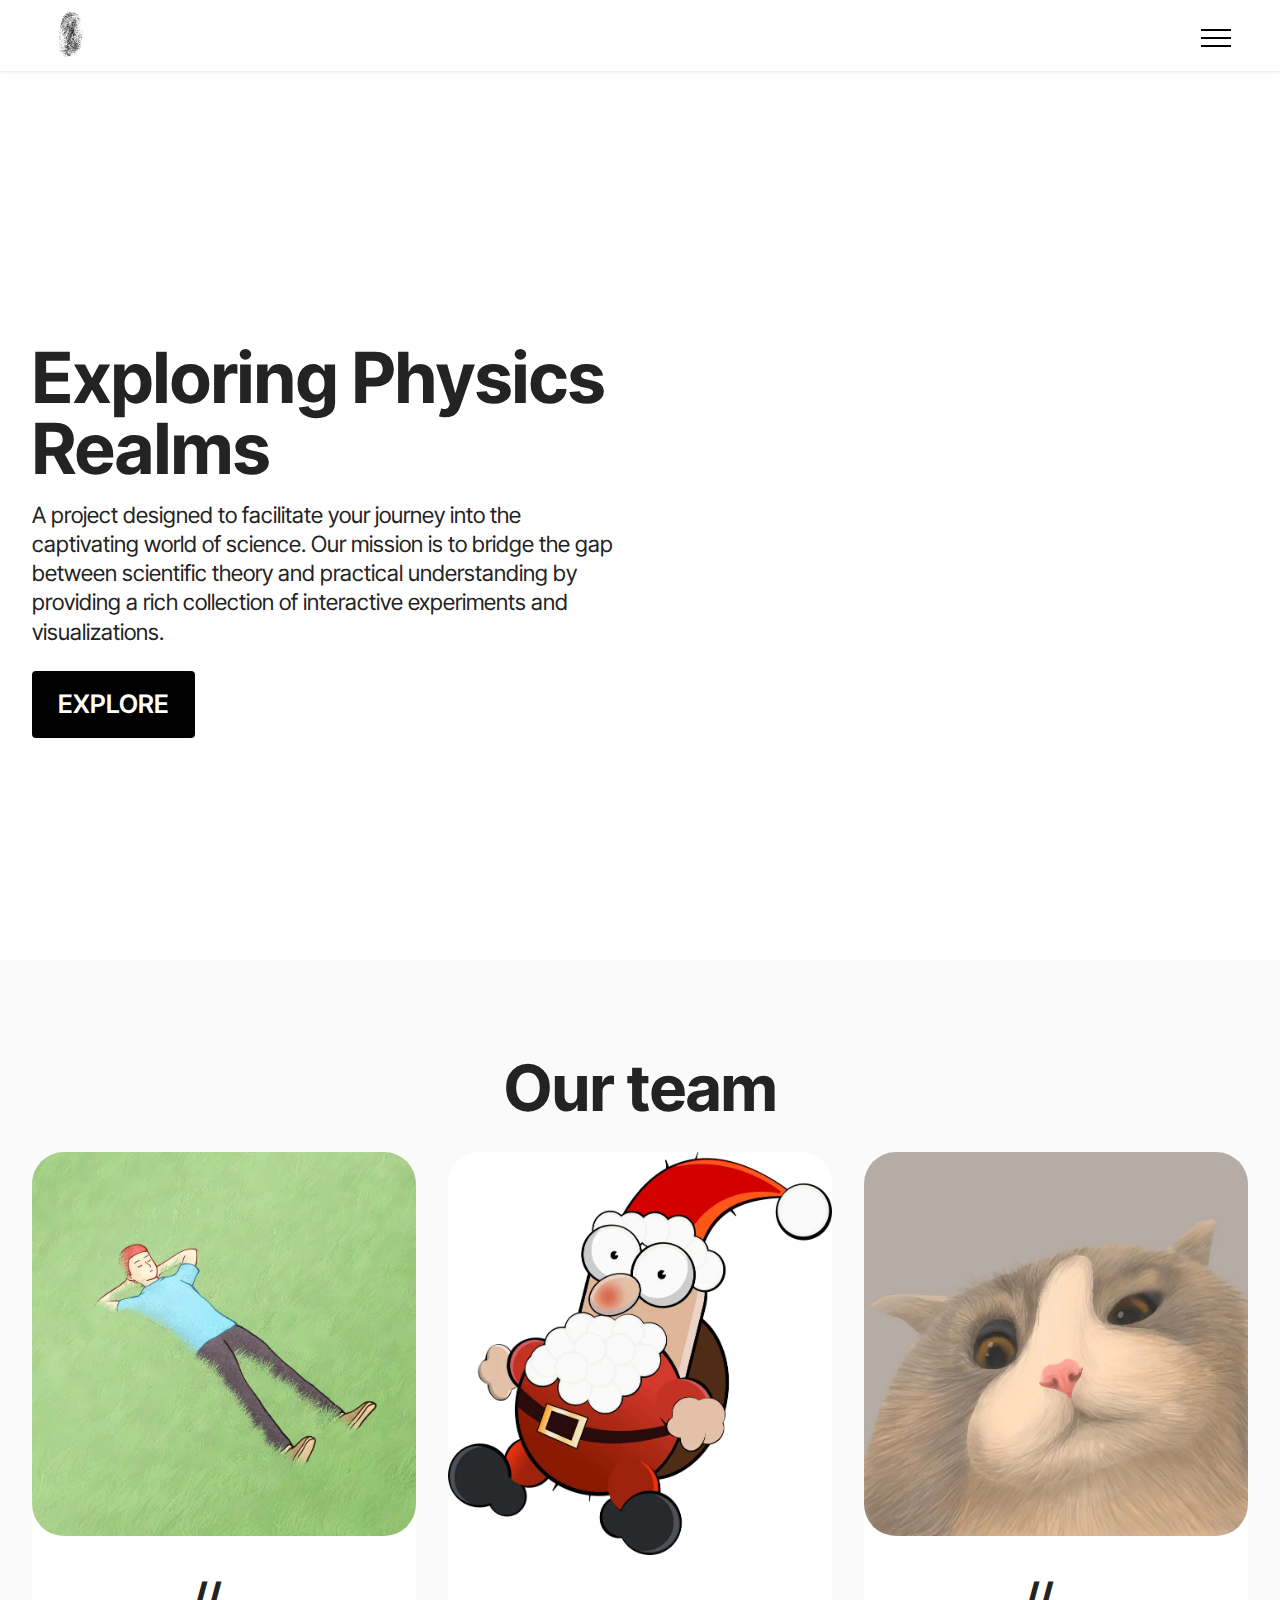
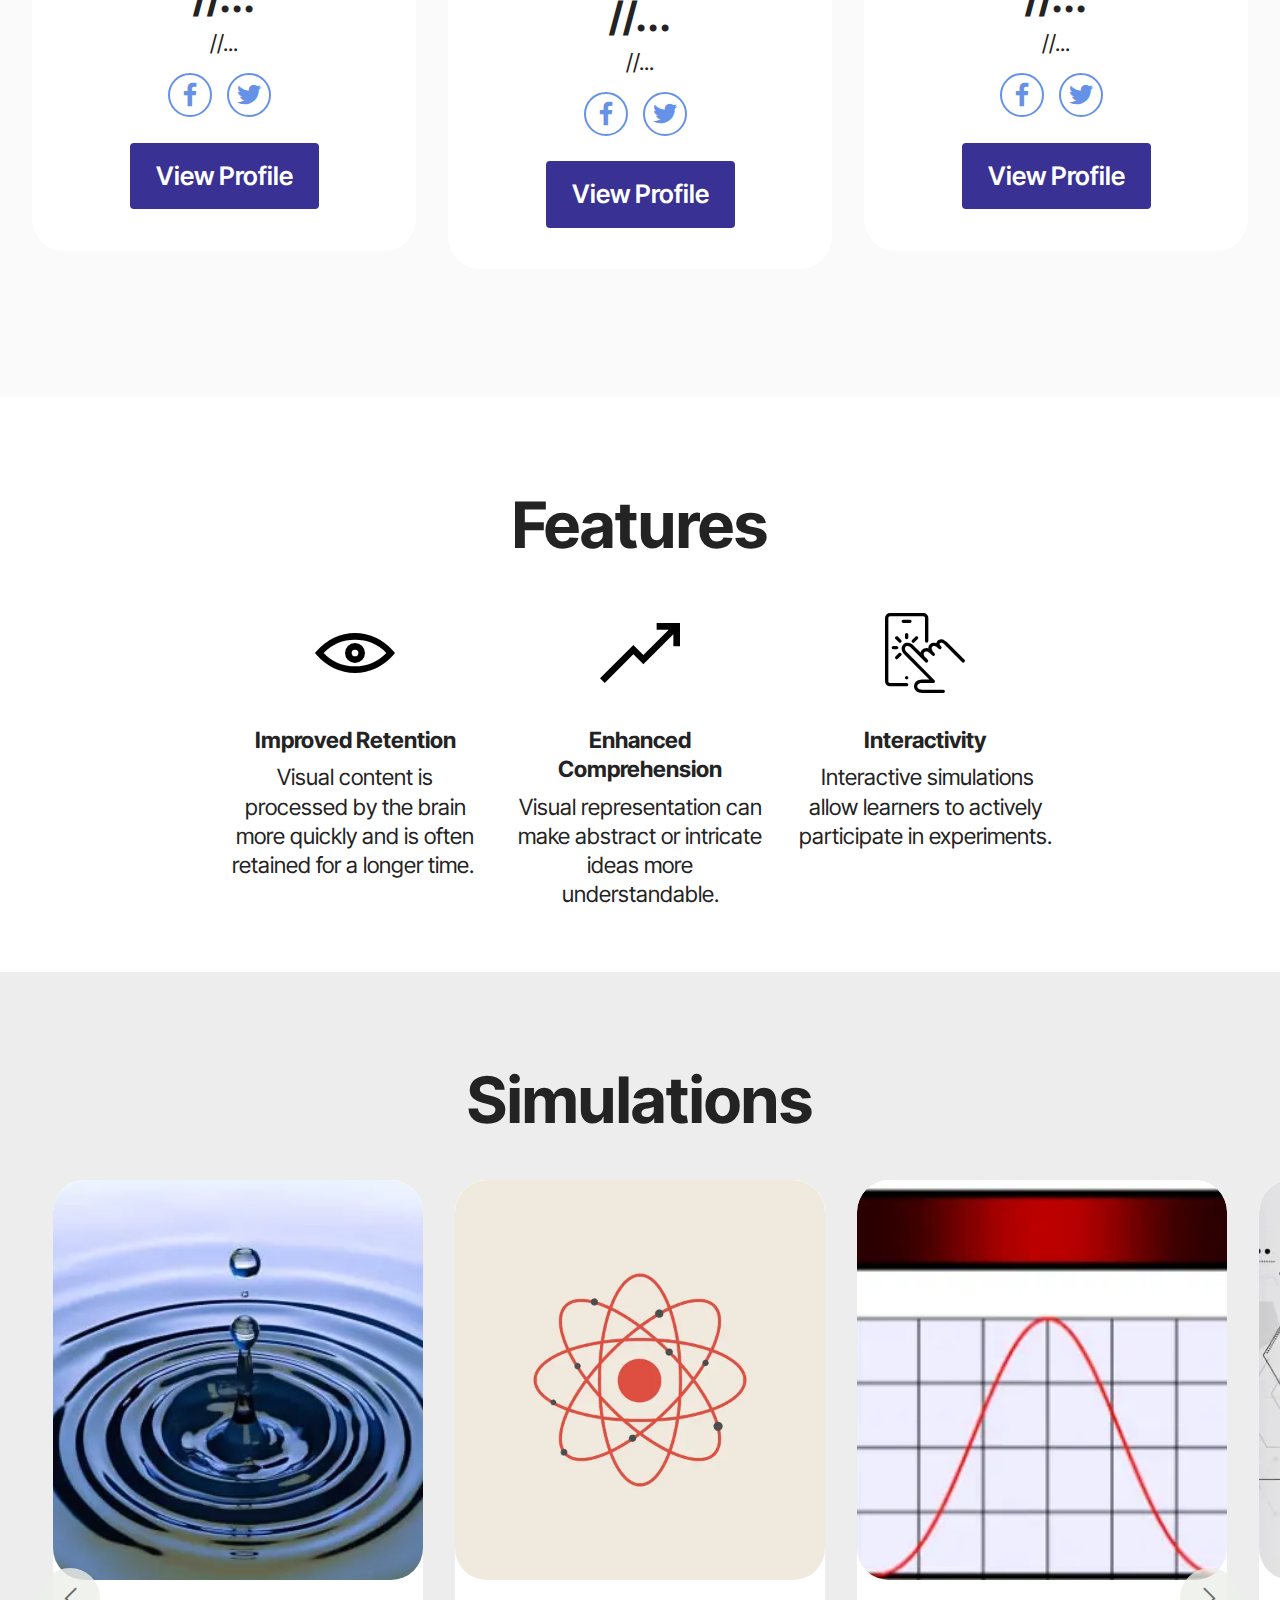
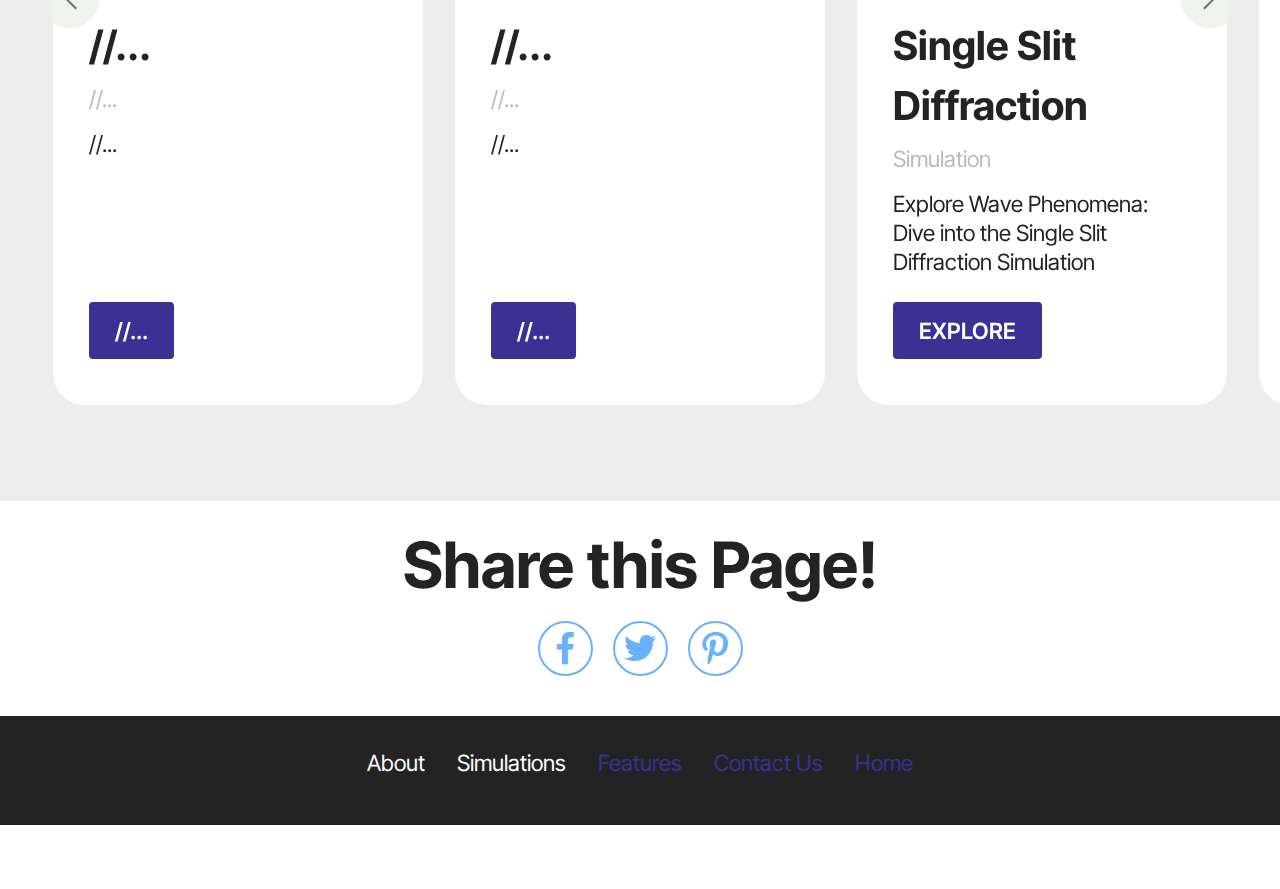
==== commit 6bd3c16a: "index.html" ====
--- a/index.html
+++ b/index.html
@@ -36,11 +36,10 @@
         <div class="container-fluid">
             <div class="navbar-brand">
                 <span class="navbar-logo">
-                    <a href="https://mobiri.se">
-                        <img src="assets/images/mbr-96x96.webp" alt="Mobirise Website Builder" style="height: 3rem;">
+                        <img src="assets/images/mbr-96x96.webp" style="height: 3rem;">
                     </a>
                 </span>
-                <span class="navbar-caption-wrap"><a class="navbar-caption text-black display-7" href="https://mobiri.se">The Physics Project</a></span>
+                <span class="navbar-caption-wrap"><a class="navbar-caption text-black display-7" The Physics Project</a></span>
             </div>
             <button class="navbar-toggler" type="button" data-toggle="collapse" data-bs-toggle="collapse" data-target="#navbarSupportedContent" data-bs-target="#navbarSupportedContent" aria-controls="navbarNavAltMarkup" aria-expanded="false" aria-label="Toggle navigation">
                 <div class="hamburger">
@@ -409,4 +408,4 @@
   
   
   </body>
-</html>+</html>
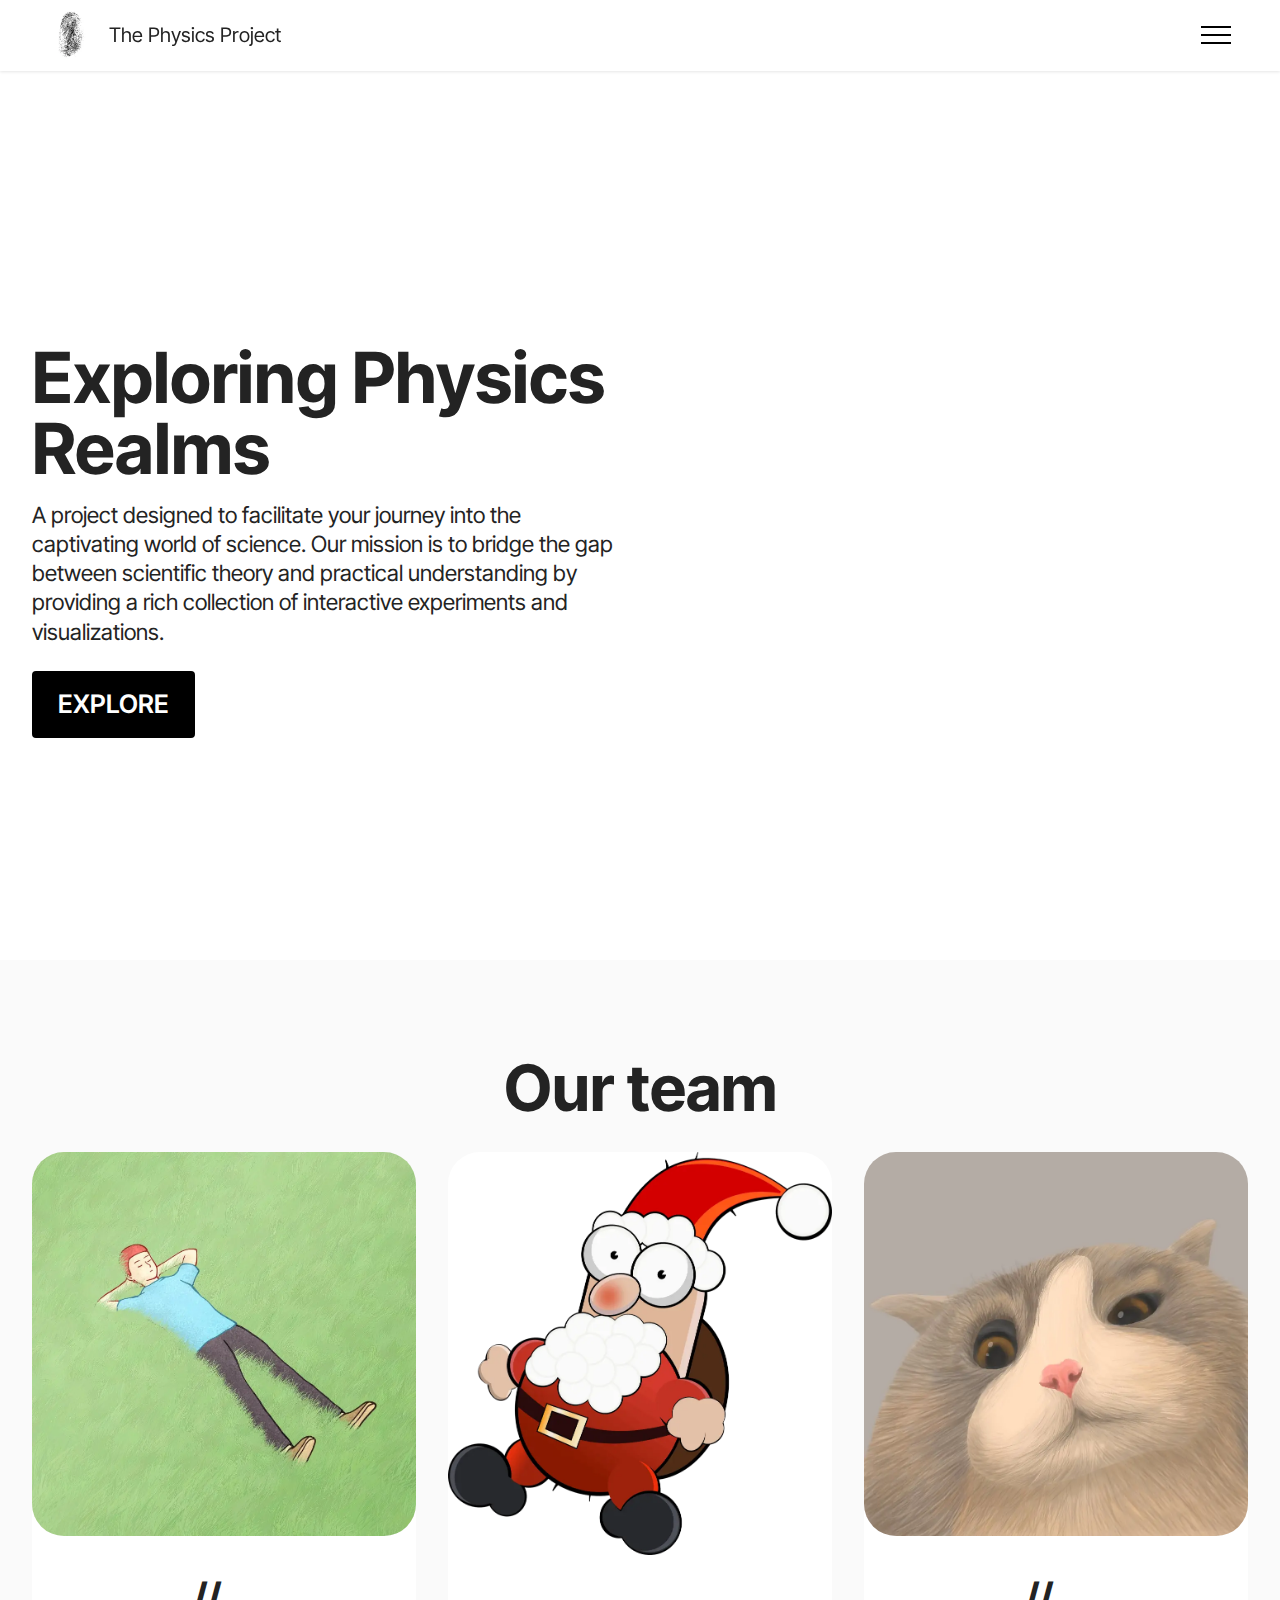
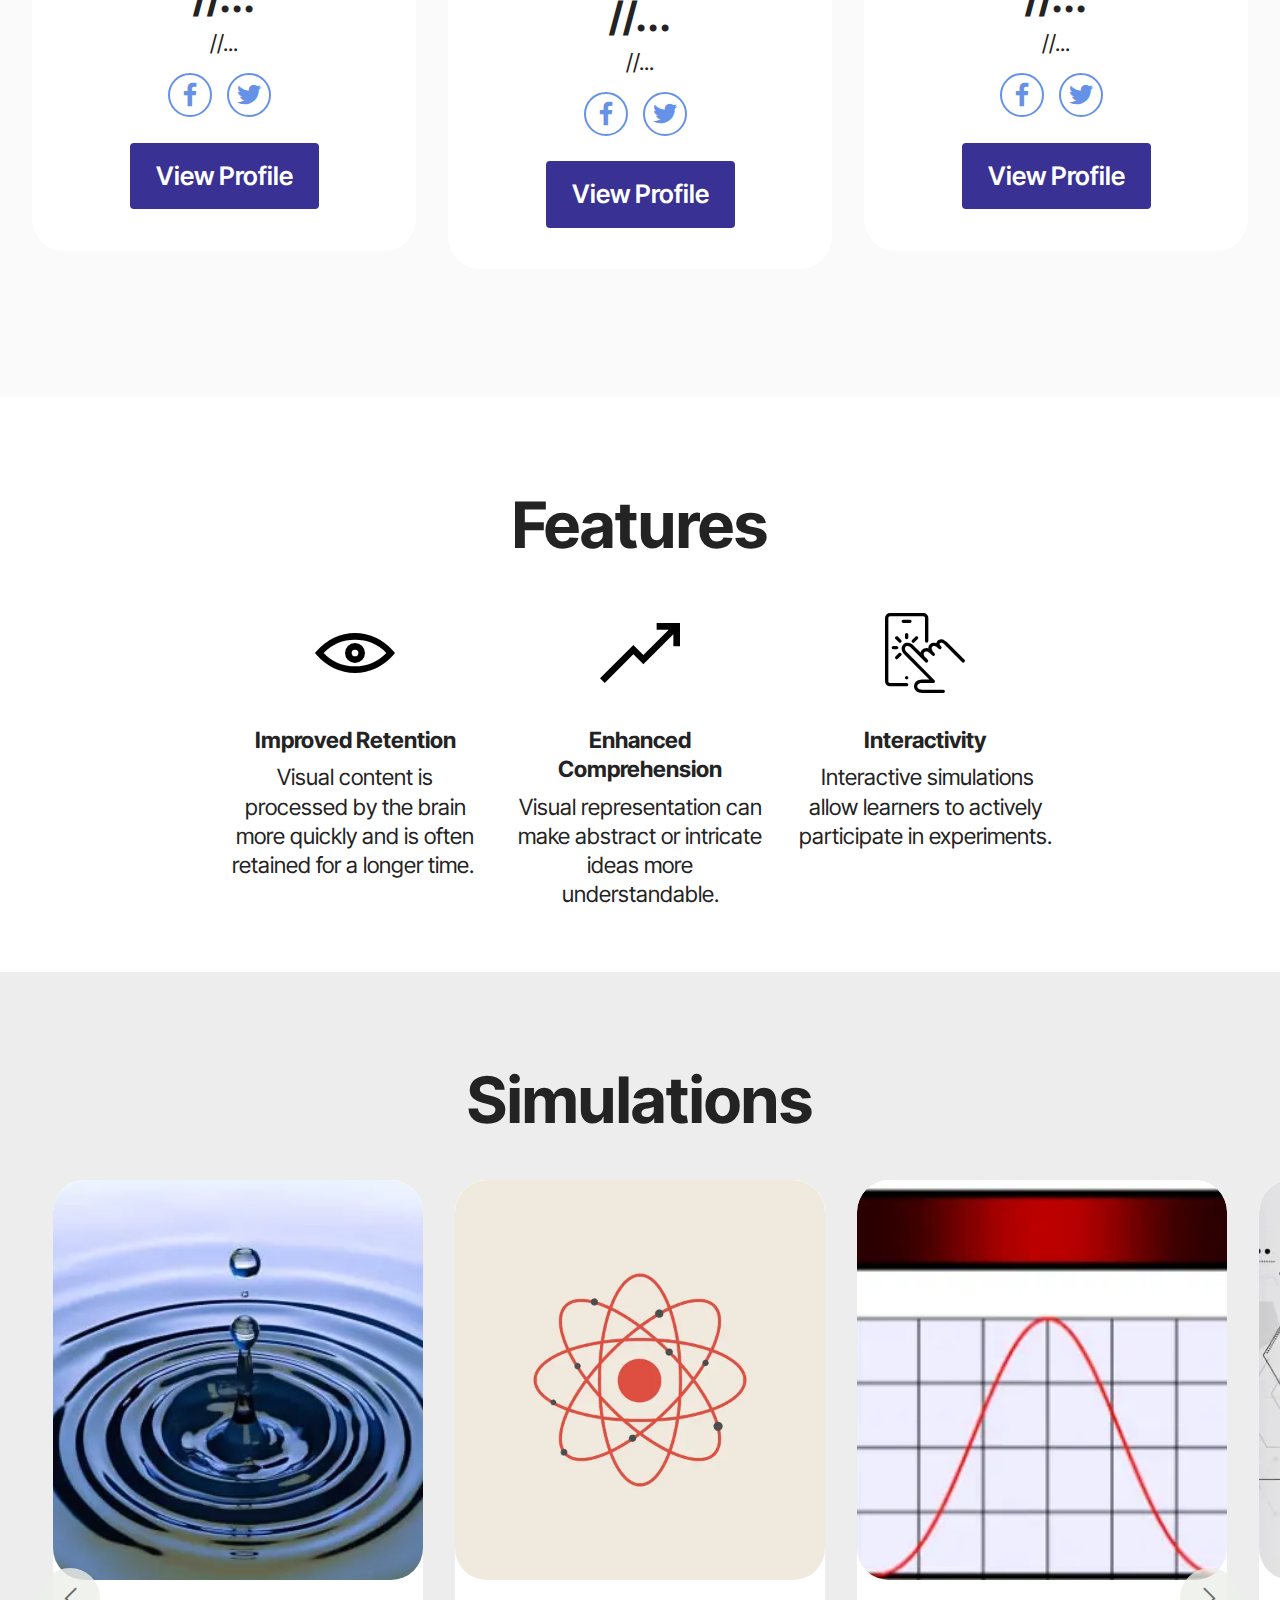
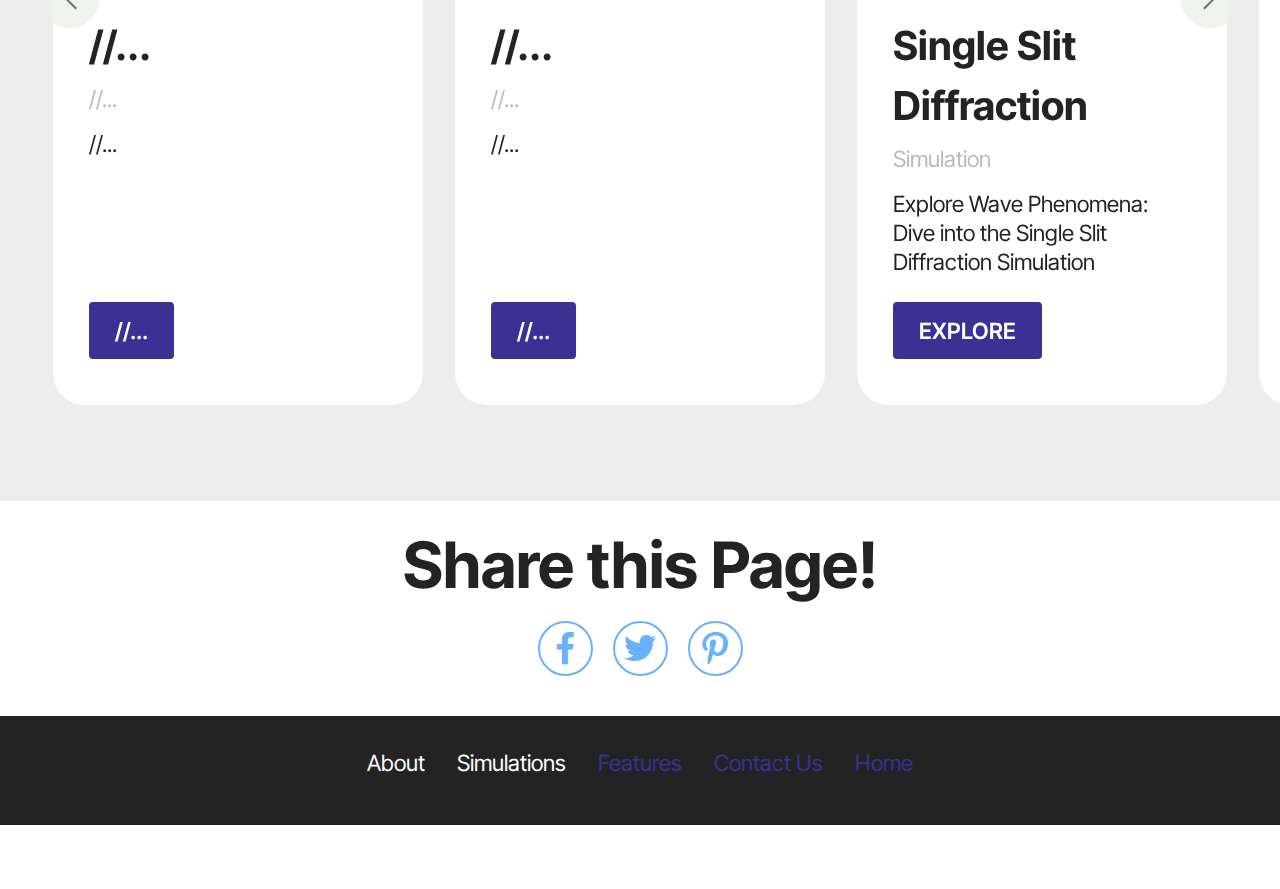
==== commit d1a7b6fe: "index.html" ====
--- a/index.html
+++ b/index.html
@@ -39,7 +39,7 @@
                         <img src="assets/images/mbr-96x96.webp" style="height: 3rem;">
                     </a>
                 </span>
-                <span class="navbar-caption-wrap"><a class="navbar-caption text-black display-7" The Physics Project</a></span>
+                <span class="navbar-caption-wrap"><a class="navbar-caption text-black display-7" ></a>The Physics Project</a></span>
             </div>
             <button class="navbar-toggler" type="button" data-toggle="collapse" data-bs-toggle="collapse" data-target="#navbarSupportedContent" data-bs-target="#navbarSupportedContent" aria-controls="navbarNavAltMarkup" aria-expanded="false" aria-label="Toggle navigation">
                 <div class="hamburger">
